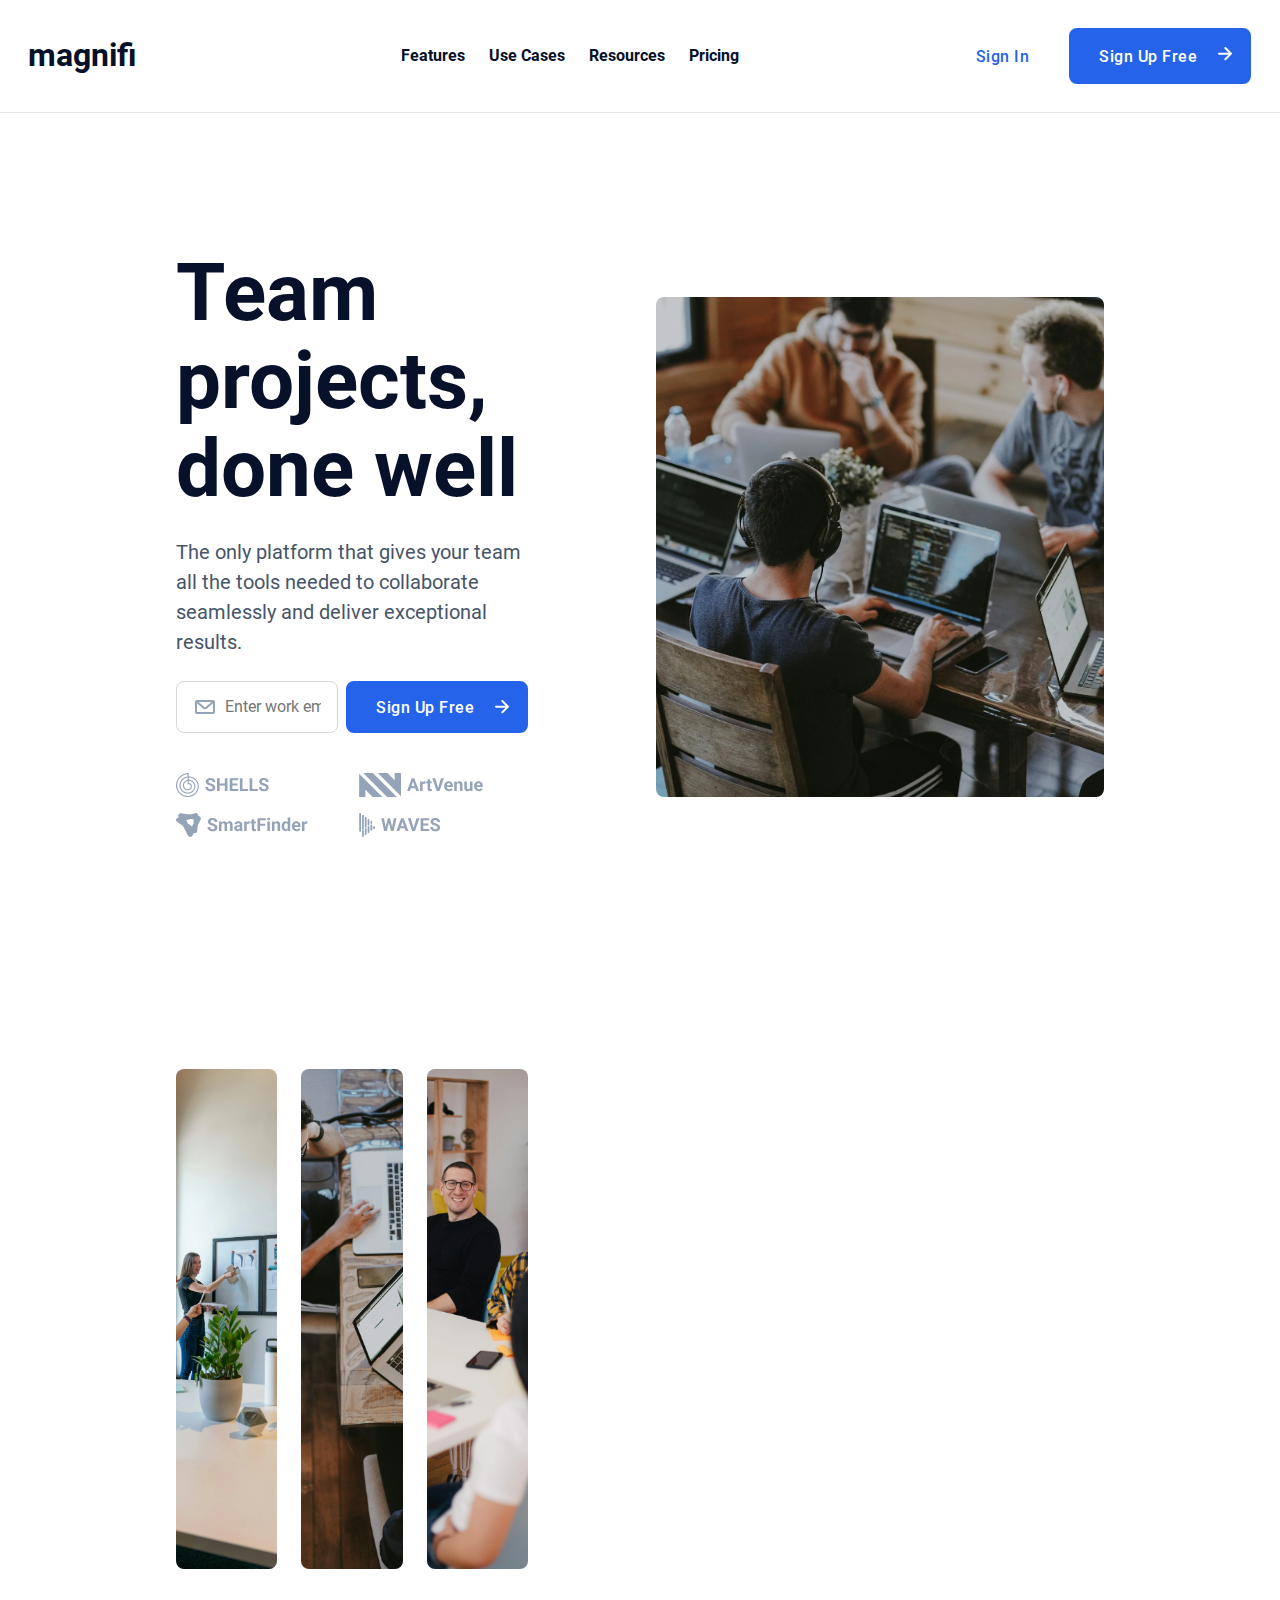
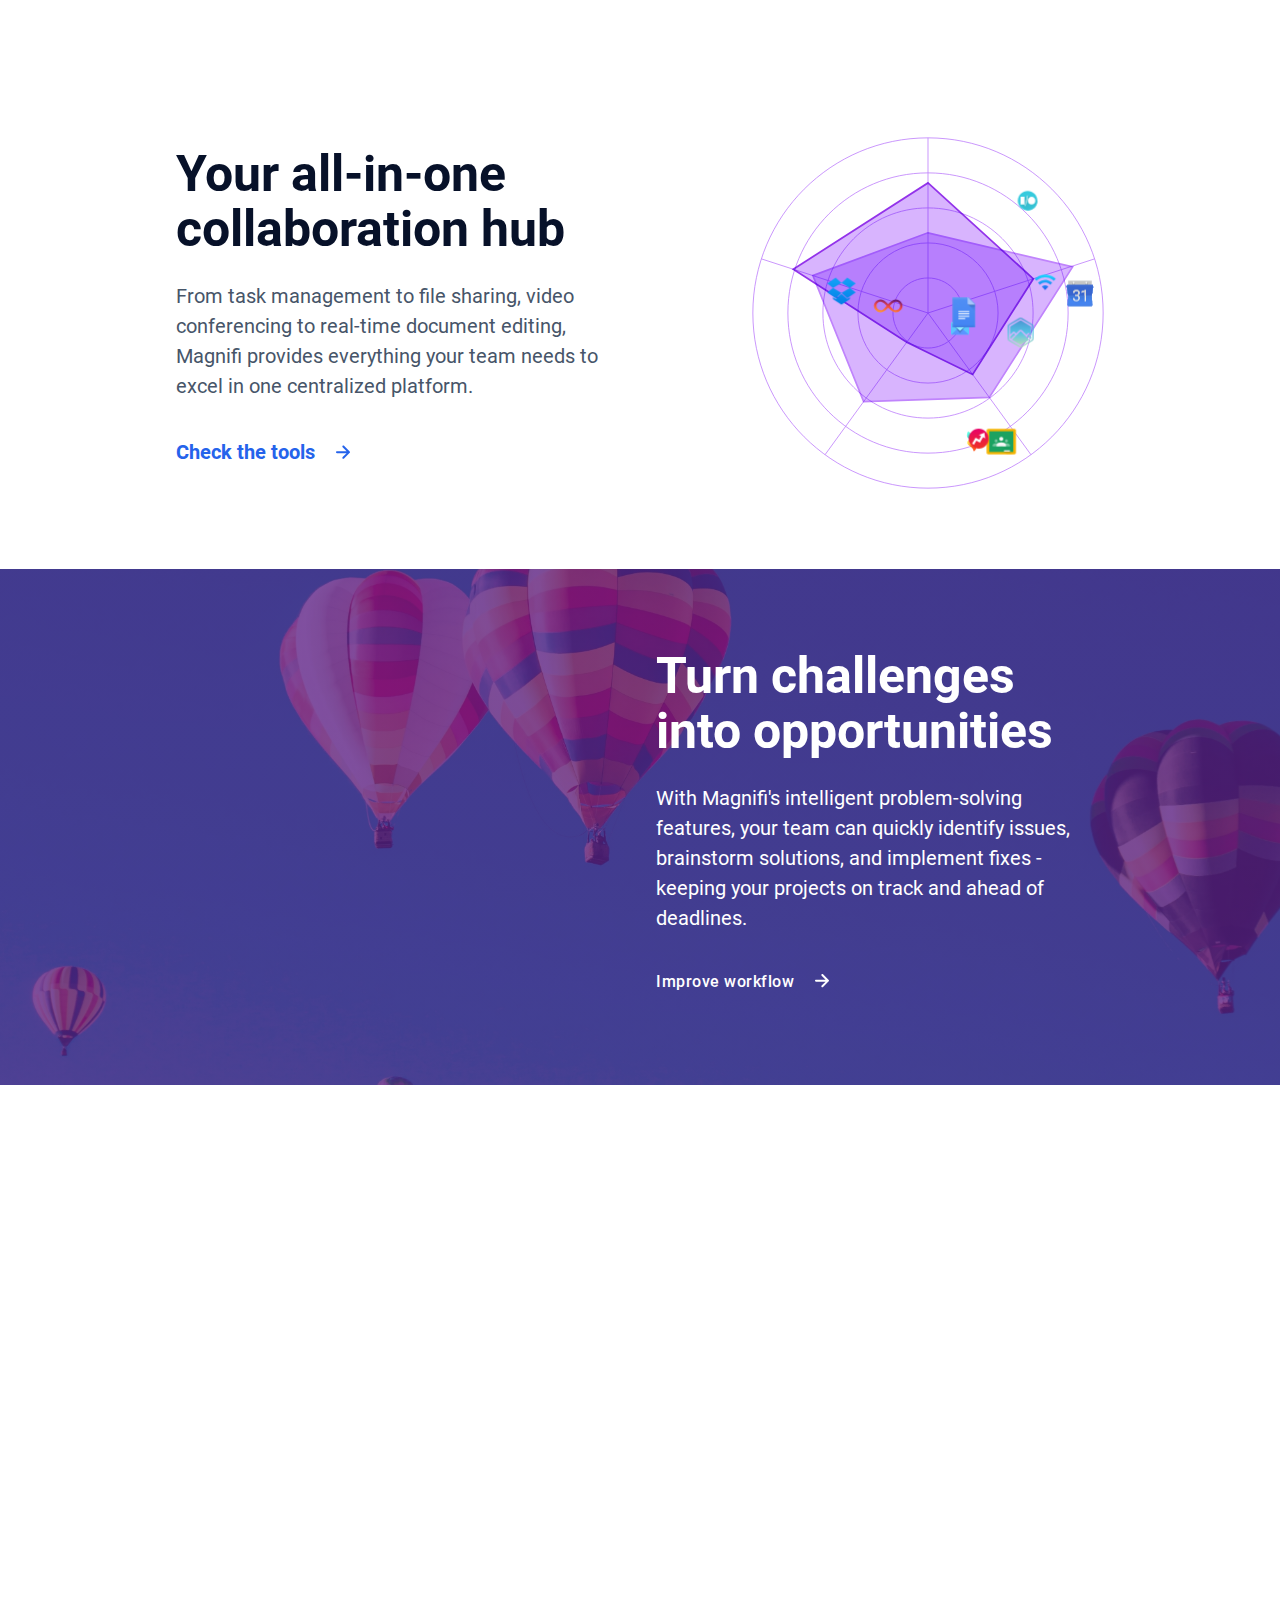
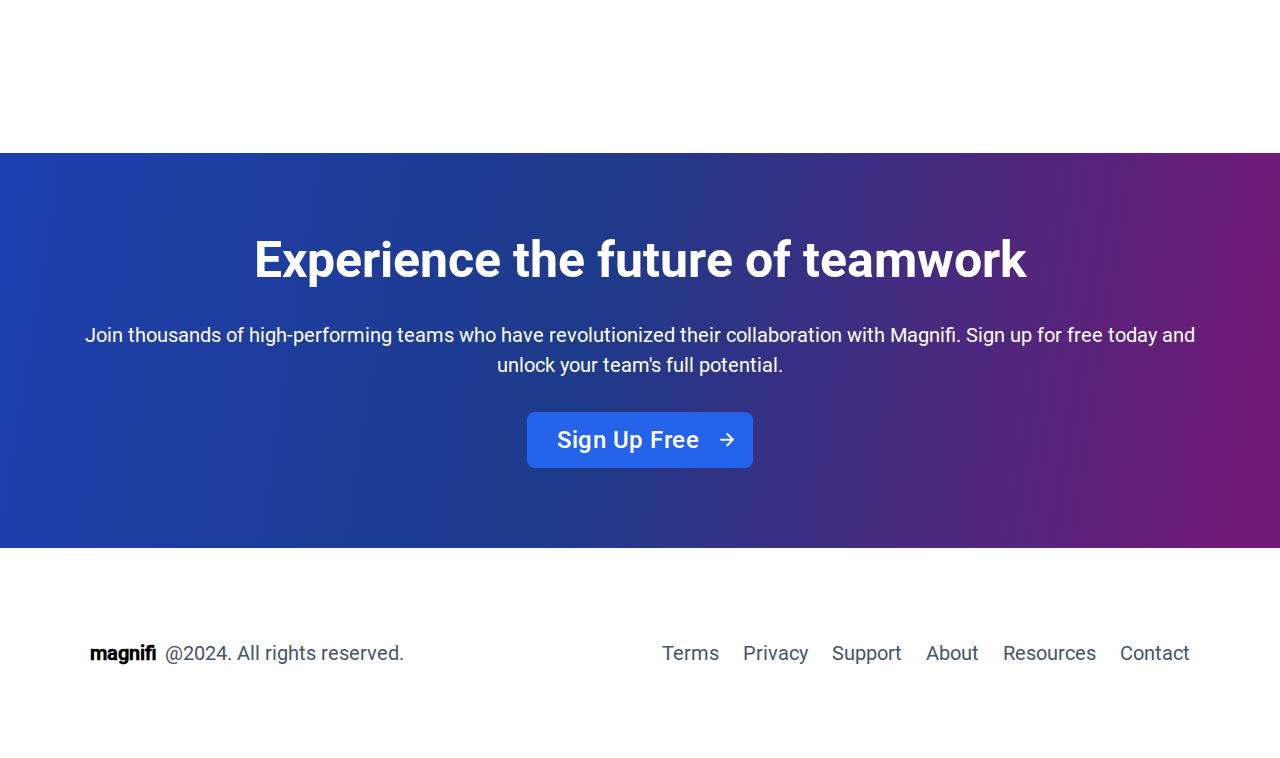
==== public/index.html @ b893f971 "Changed Resolution of Website Images" ====
<!DOCTYPE html>
<html lang="en">
<head>
    <meta charset="UTF-8">
    <meta name="viewport" content="width=device-width, initial-scale=1">
    <title>Home | Magnifi</title>
    <!-- CSS Files -->
    <link rel="stylesheet" href="assets/styles/styles.css">
    <!-- CSS libraries -->
    <link rel="stylesheet"  href="https://cdnjs.cloudflare.com/ajax/libs/animate.css/4.1.1/animate.min.css"/>
    <link href="https://unpkg.com/aos@2.3.1/dist/aos.css" rel="stylesheet">
</head>
<body>

    <!--  NAV  -->
<nav id="nav" class="nav grid">
    <div class="menu-container">

        <a href="index.html"><h1>magnifi</h1></a> 
        <button class="menu-btn"><img src="assets/img/hamburger-menu-icon.svg" alt="menu icon"></button>
    </div>

    <div class="link-container">

    
    <ul>
        <li><a id="nav-link" href="pages/features.html">Features</a></li>
        <li><a id="nav-link" href="pages/use-cases.html">Use Cases</a></li>
        <li><a id="nav-link" href="pages/resources.html">Resources</a></li>
        <li><a id="nav-link" href="pages/pricing.html">Pricing</a></li>
    </ul>
    </div>


    <div class="nav-btn-container"> 
    <button class="secondary-btn"><span>Sign In</span></button>
    <button class="primary-btn"><span>Sign Up Free</span> <picture><img class="right-arrow-icon" srcset="assets/img/arrow-right-white.svg" alt="a right arrow icon"></picture>
    </div>

</nav>


<main>

    <!--    HERO SECTION    -->

<section id="hero" class="hero grid">
<div class="text-container animate__animated animate__fadeInLeft">
    <h2>Team projects, <br> done well</h2>
    <p>The only platform that gives your team all the tools needed to collaborate seamlessly and deliver exceptional results.</p>
    <div class="input-button-container">

    
    <div class="input-container">
        <img srcset="assets/img/email-icon.svg" alt="Email icon">
        <input type="text" name="email-entry" id="email-entry" placeholder="Enter work email" >
    </div>

    <button class="primary-btn"><span>Sign Up Free</span> <img class="right-arrow-icon" src="assets/img/arrow-right-white.svg" alt="a right arrow icon"></button>
</div>

<div class="press-container">
    <div class="press-1">
        <img src="assets/img/hero-press-img-1.svg" alt="shells logo">
        <img src="assets/img/hero-press-img-2.svg" alt="smartfinder logo">
    </div>
      <div class="press-2">
        <img src="assets/img/hero-press-img-3.svg" alt="artvenue logo">
        <img src="assets/img/hero-press-img-4.svg" alt="waves logo">
    </div>
</div>

    </div>

    <div class="img-container animate__animated animate__fadeInRight">
        <picture><img srcset="assets/img/hero-img.webp" alt="a group of people looking at a laptop" link rel="preload" loading="eager"></picture>
    </div>
</div>
</section>


    <!--    SECTION 2    -->
<section id="section-2" class="section-2 grid">

    <div class="img-container">
    
            <picture><img srcset="assets/img/section-2-img-1.webp" alt="a woman smiling"  loading="lazy" link rel="preload"></picture>
            <picture><img srcset="assets/img/section-2-img-2.webp" alt="a group of people smiling at a laptop"  loading="lazy" link rel="preload"></picture>
            <picture><img srcset="assets/img/section-2-img-3.webp" alt="a woman smiling at a laptop"  loading="lazy" link rel="preload"></picture>
    
    </div>

    <div class="text-container" data-aos="fade-left">
        <h3>Boost productivity and satisfaction</h3>
        <p>Our intuitive interface and powerful features help teams work smarter, not harder. Experience smoother workflows, clearer communication, and more rewarding project outcomes.</p>
        <div class="primary-link-container">
            <a href="#" class="primary-link">See how it helped others</a>
            <img src="assets/img/arrow-right-icon.svg" alt="right arrow icon">
        </div>
    </div>
</section>


    <!--    SECTION 3    -->
<section id="section-3" class="section-3 grid">

    <div class="text-container">
        <h3>Your all-in-one collaboration hub</h3>
        <p>From task management to file sharing, video conferencing to real-time document editing, Magnifi provides everything your team needs to excel in one centralized platform.</p>
        <div class="primary-link-container">
            <a href="#" class="primary-link">Check the tools</a>
            <img  src="assets/img/arrow-right-icon.svg" alt="right arrow icon">
        </div>
    </div>

    <div class=" chart-container">
        <div class="chart-container">
        <img src="assets/img/chart-section-3.svg" alt="tool chart" draggable="false">
        <!-- chart icons -->
         
        <img class="chart-icon" srcset="assets/img/App-icon-1.svg" alt="classroom-icon" loading="lazy">
        <img class="chart-icon" srcset="assets/img/App-icon-2.svg" alt="calendar icon" loading="lazy">
        <img class="chart-icon" srcset="assets/img/App-icon-5.svg" alt="swift icon" loading="lazy">
        <img class="chart-icon" srcset="assets/img/App-icon-6.svg" alt="mail icon" loading="lazy">
        <img class="chart-icon" srcset="assets/img/App-icon-7.svg" alt="mountain icon" loading="lazy">
        <img class="chart-icon" srcset="assets/img/App-icon-9.svg" alt="shapes icon" loading="lazy">
        <img class="chart-icon" srcset="assets/img/App-icon-10.svg" alt="infinity-icon" loading="lazy">
        <img class="chart-icon" srcset="assets/img/App-icon-11.svg" alt="wifi icon" loading="lazy">
        <img class="chart-icon" srcset="assets/img/App-icon-12.svg" alt="index icon" loading="lazy">
        <img class="chart-icon" srcset="assets/img/App-icon-13.svg" alt="document icon" loading="lazy">
        <img class="chart-icon" srcset="assets/img/App-icon-15.svg" alt="dropbox icon" loading="lazy">
    </div>
    </div>
    
</section>

  <!--    SECTION 4    -->
<section id="section-4" class="section-4 grid">

    <div class="img-container">

    </div>

    <div class="text-container">
        <h3>Turn challenges into opportunities</h3>
        <p>With Magnifi's intelligent problem-solving features, your team can quickly identify issues, brainstorm solutions, and implement fixes - keeping your projects on track and ahead of deadlines.</p>
        <button class="secondary-btn"><span style="color: #FFF;">Improve workflow</span><img src="assets/img/arrow-right-white.svg" alt="right arrow icon"></button>
    </div>
</section>


  <!--    SECTION 5    -->
     <section id="section-5" class="section-5 grid">

        <div class="text-container" data-aos="fade-right">
            <h3>Streamline your processes</h3>
            <div class="button-container">
                <button class="tertiary-btn">Research</button>
                <button class="tertiary-btn">Plan</button>
                <button class="tertiary-btn">Design</button>
            </div>
            <p>Magnifi's customizable workflow tools adapt to your team's unique needs. Whether you're in research, planning, or design phases, our platform helps you optimize every step of your project journey.</p>
            <div class="primary-link-container">
                <a href="#" class="primary-link">Check the tools</a>
                <img src="assets/img/arrow-right-icon.svg" alt="right arrow icon">
            </div>
            
        </div>

        <div class="img-container" data-aos="fade-left">
            <picture><img srcset="assets/img/section-5-streamline-process-img.webp" alt="a group of people working on a project" width="500" height="500" loading="lazy" link rel="preload"></picture>
        </div>
      </div>
  
      </section>


        <!--    SECTION 6    -->
      <section id="section-6" class="section-6">
        <h3>Experience the future of teamwork</h3>
        <p>Join thousands of high-performing teams who have revolutionized their collaboration with Magnifi. Sign up for free today and unlock your team's full potential.</p>
        <div class="section-6-btn-container">
        <button class="primary-btn"><span style="font-size:24px;">Sign Up Free</span><img class="right-arrow-icon" src="assets/img/arrow-right-white.svg" alt="a right arrow icon"></button>
    </div>
      </section>
</main>

<footer id="footer">
    <div class="footer-container">
        <strong>magnifi</strong>
        <p>@2024. All rights reserved.</p>
    </div>
        <ul>
            <li><a href="">Terms</a></li>
            <li><a href="">Privacy</a></li>
            <li><a href="">Support</a></li>
            <li><a href="">About</a></li>
            <li><a href="">Resources</a></li>
            <li><a href="">Contact</a></li>
        </ul>
</footer>

<!-- JS -->
 <script src="assets/js/app.js"></script>
<script src="assets/js/icon-animation.js"></script>


<!-- AOS -->
<script  src="https://unpkg.com/aos@2.3.1/dist/aos.js"></script>
<script>
    AOS.init();
  </script>
</body>
</html>
---- public/assets/styles/styles.css ----
/* ==========================================================================
   Table of Contents
   ========================================================================== */
/*
 1. Variables
 2. Reset
 3. Base Styles
 4. Typography
 5. Layout
 6. Components
 7. Sections
 8. Footer
 9. Media Queries
*/

/* ==========================================================================
   1. Variables
   ========================================================================== */
:root {
    /* Colors */
    --Blue-Gray-900: #071129;
    --Blue-Gray-600: #475569;
    --Blue-600: #2563EB;
    --White: #FFFF;
    --Blue-Gray-300: #cbd5e14d;
}

/* ==========================================================================
   2. Reset
   ========================================================================== */
* {
    box-sizing: border-box;
    margin: 0;
    padding: 0;
    text-decoration: none;
}

html {
    overflow-x: hidden;
}

li {
    list-style-type: none;
    align-items: center;
    display: flex;
}

/* ==========================================================================
   3. Base Styles
   ========================================================================== */
body {
    background: var(--White);
    overflow-x: hidden;
    scroll-behavior: smooth;
    font-size: 1em;
    line-height: 150%;
}



img {
    max-width: 100%;
    height: auto;
}

/* ==========================================================================
   4. Typography
   ========================================================================== */
@font-face {
    font-family: "Roboto Regular 400";
    src: url("../fonts/Roboto-Regular.ttf") format("truetype");
    font-display: swap;
}

@font-face {
    font-family: "Roboto Medium 500";
    src: url("../fonts/Roboto-Medium.ttf") format("truetype");
    font-display: swap;
}

@font-face {
    font-family: "Roboto Bold 700";
    src: url("../fonts/Roboto-Bold.ttf") format("truetype");
    font-display: swap;
}

h1,
h2,
h3 {
    color: var(--Blue-Gray-900);
    line-height: 110%;
    font-family: "Roboto Bold 700";
}

h1 {
    font-size: 32px;
}

h2,
h3 {
    font-size: 2.5em;
}



h4 {
    color: var(--Blue-Gray-900);
}

p,
input,
textarea {
    font-family: "Roboto Regular 400";
    color: var(--Blue-Gray-600);
    line-height: 150%;
}

a,
li {
    color: var(--Blue-Gray-900);
    font-family: "Roboto Bold 700";
}

button,
strong,
h4 {
    font-family: "Roboto Medium 500";
}

nav ul li a,
button,
input {
    font-size: 16px;
}

#nav-link {
    text-decoration: none;
}

#nav-link {
    text-decoration: none;
    color: inherit;
    position: relative;
    transition: color 0.3s ease;
}

#nav-link::after {
    content: '';
    position: absolute;
    width: 100%;
    height: 2px;
    bottom: -2px;
    left: 0;
    background-color: currentColor;
    transform: scaleX(0);
    transition: transform 0.3s ease;

}

#nav-link.active::after,
#nav-link:hover::after {
    transform: scaleX(1);
}

.primary-link {
    color: var(--Blue-600);
}

/* ==========================================================================
   5. Layout
   ========================================================================== */
.text-container {
    display: flex;
    flex-direction: column;
    gap: 24px;
}



.primary-link-container {
    display: flex;
    align-items: center;
    padding: 12px 0;
    gap: 16px;
}

section {
    padding: 3em 1em;
    display: flex;
    flex-direction: column;
    gap: 32px;
}

/* ==========================================================================
   6. Components
   ========================================================================== */
/* Buttons */
button {
    display: inline-flex;
    justify-content: center;
    align-items: center;
    height: auto;
    cursor: pointer;
    letter-spacing: 0.5px;
    transition: all 0.10s;
    border-radius: 8px;
    text-wrap: nowrap;
    max-width: fit-content;
}

.primary-btn {
    padding: 12px;
    background: var(--Blue-600);
    border: 2px solid var(--Blue-600);
    color: var(--White);
}

.primary-btn img,
.primary-btn span {
    padding: 0 0 0 16px;
    height: auto;
    max-width: fit-content;
}

.secondary-btn {
    padding: 12px 8px;
    color: var(--Blue-600);
    background: var(--White);
    border: none;
}

.secondary-btn span {
    padding: 0 16px;
}

.tertiary-btn {
    color: var(--Blue-Gray-900);
    background: var(--White);
    border: 1px solid rgba(128, 128, 128, 0.315);
    border-top-right-radius: 0px;
    border-bottom-right-radius: 0px;
    padding: 16px;
    transition: all 0.15s ease;
}

.tertiary-btn:hover{
    background-color: rgba(128, 128, 128, 0.11);
}

.button-container {
    display: flex;
    justify-content: space-evenly;
}


.button-container * {
    width: 100%;
}

.button-container .tertiary-btn:nth-child(2){
    border-radius: 0;
}

.button-container .tertiary-btn:nth-child(3){
    border-radius: 0px;
    border-top-right-radius: 8px;
    border-bottom-right-radius: 8px;
}

/* Input fields */
.input-container {
    border: 1px solid rgba(128, 128, 128, 0.315);
    border-radius: 8px;
    display: flex;
    align-items: center;
    padding: 12px 16px;
    gap: 8px;
    transition: all 0.15s ease;
    width: 100%;

}

input,
textarea {
    width: 100%;
    border: none;
    outline: none;
}



.input-container:focus-within {
    transform: scale(1.01);
}



.input-button-container {
    gap: 8px;
    display: flex;
}

/* Chart */
.chart-container {
    display: flex;
    position: relative;
    border-radius: 100%;
    grid-column: 8/12;
    margin: 0 auto;
}




.chart-icon {
    position: absolute;
    max-width: 30px;
    max-height: 30px;
    will-change: transform;
    cursor: grab;
    transition: cursor 0.3s ease;
    pointer-events: auto;
}

/* Feature cards */
.feature-card {
    box-shadow: 4px 4px 4px 6px rgba(0, 0, 0, 0.1);
    border-radius: 8px;
    -webkit-border-radius: 8px;
    -moz-border-radius: 8px;
    -ms-border-radius: 8px;
    -o-border-radius: 8px;
    overflow: hidden;
    margin-bottom: 2rem;
}

.feature-card:hover {
    box-shadow: 4px 4px 4px 7px rgba(0, 0, 0, 0.1);
    transition: box-shadow 0.3s ease;
}

.feature-card img {
    height: 300px;
    width: 100%;
    object-fit: cover;
}

.img-container img{
    height: 500px;
    width: 100%;
    object-fit: cover;
    border-radius: 8px;
    -webkit-border-radius: 8px;
    -moz-border-radius: 8px;
    -ms-border-radius: 8px;
    -o-border-radius: 8px;
    object-position: center;
}




.feature-text-container {
    padding: 1rem 1rem 1rem .5rem;
}

.feature-text-container p {
    padding-bottom: 1rem;
}

.feature-text-container button {
    border-radius: 8px;
    padding: 1rem 2rem;
}


/* ==========================================================================
   7. Sections
   ========================================================================== */
/* Navigation */
nav {
    padding: 1em;
    border-bottom: 1px solid rgba(128, 128, 128, 0.192);
    text-wrap: nowrap;
}

nav ul,
nav .primary-btn,
.secondary-btn {
    display: none;
}

.menu-container {
    display: grid;
    grid-template-columns: repeat(4, 1fr);
}

.menu-btn {
    border: none;
    background-color: #fff;
    grid-column: 5;
}

.menu-btn img {
    width: 30px;
    height: 30px;
}

/* Section 2 */
.section-2 .img-container {
    display: grid;
    grid-template-columns: repeat(3, 1fr);
    gap: 0.5rem;
    order: 1;
}


/* Section 3 */


.section-3 .img-container {
    margin: 0 auto;
    
}

/* Section 4 */
.section-4 {
    background: linear-gradient(0deg, rgba(88, 28, 135, 0.75) 0%, rgba(88, 28, 135, 0.75) 100%), url(../img/hot-air.webp) lightgray 50% / cover no-repeat;

}

.section-4 * {
    color: var(--White);
}

.section-4 .secondary-btn {
    display: flex;
    background-color: transparent;
    justify-content: start;
    max-width: fit-content;
    padding: 12px 0;
}

.section-4 .secondary-btn span {
    padding: 0 16px 0 0;
}

/* Section 5 */
.section-5 button {
    max-width: 100%;
}

/* Section 6 */
.section-6 {
    text-align: center;
    background: linear-gradient(99deg, #312E81 0%, #1E40AF 0.01%, #1E3A8A 46%, #701A75 96.97%);
    margin-bottom: 0 !important;
}

.section-6 * {
    color: var(--White);
}

/* Press Container */
.press-container {
    display: flex;
    padding: 8px 0;
    align-self: stretch;
    margin: 0 auto;
}

.press-container img {
    margin: 8px 12px 0 0;
}

/* ==========================================================================
   8. Footer
   ========================================================================== */
footer {
    display: flex;
    padding: 1.5em;
    flex-direction: column;
    gap: 16px;
}

footer ul {
    display: flex;
    justify-content: space-between;
    gap: 24px;
    max-width: fit-content;
}

footer ul li:nth-child(5) {
    display: none;
}

footer ul li a {
    font-family: "Roboto Regular 400";
}

footer p,
footer a {
    color: var(--Blue-Gray-600);
}

.section-2 .img-container img{
    object-position: center;
}

/* ==========================================================================
   9. Media Queries
   ========================================================================== */
/* Small Tablet Styles */
@media screen and (min-width: 620px) {


    section {
        padding: 5em;
    }

    section .img-container {
        margin: 0 auto;
    }
}

/* Large Tablet and Laptop Styles */
@media screen and (min-width: 960px) {
    body {
        font-size: 18px;
    }

    h2 {
        font-size: 4em;
    }

    section,
    footer {
        display: flex;
        align-items: center;
        padding: 4.5em;
    }

    .hero {
        margin: 3.5rem 0;
    }

    footer {
        flex-direction: row;
        justify-content: space-between;
    }

    .footer-container {
        display: flex;
        gap: 8px;
        justify-content: center;
        align-items: center;
    }

    .press-container {
        margin: 0;
    }

    /* Layout */
    .grid {
        display: grid;
        grid-template-columns: repeat(12, 1fr);
    }



 

    .hero .img-container,
    .section-4 .text-container,
    .section-5 .img-container {
        grid-column: 7/12;
    }

    .text-container {
        grid-column: 2/6;
    }

    .section-5 .text-container {
        grid-column: 2/6;
    }

    .section-5 .img-container {
        grid-column: 7/12;
    }


    .section-2 .img-container {
        grid-row: 1;
        grid-column: 2/6;
        gap: 1.2em;
    }

    .section-2 .text-container {
        grid-column: 7/12;
    }



    .section-3 .text-container {
        grid-column: 2/7;
    }

    .section-3 .img-container {
        grid-column: 7/13;
    }





    /* Navigation */
    nav .primary-btn,
    .secondary-btn {
        display: inline-flex;
    }

    .nav-btn-container {
        grid-column: 12;
        display: flex;
        gap: 1rem;
        width: 300px;
        flex-grow: 1;
    }

    .link-container {
        grid-column: 2/7;
    }

    nav {
        padding: 1.4em;
        justify-content: center;
        align-items: center;
    }

    nav ul {
        display: flex;
        gap: 8px;
        align-items: center;
        justify-content: center;
    }

    .link-container {
        grid-column: 7;
    }

    nav ul li {
        padding: 12px 8px;
    }

    footer ul li:nth-child(5) {
        display: flex;
    }

    nav ul li img {
        padding: 0 0 0 8px;
    }

    .menu-btn {
        display: none;
    }


    .features-h3 {
        grid-column: 1/end;
        margin: 0 auto;
        margin-bottom: 1em;
    }

    .feature-container {
        grid-column: 1/end;
        display: grid;
        grid-template-columns: repeat(3, 1fr);
        grid-template-rows: repeat(2, auto);
        gap: 5em;
        margin: 0 auto;
    }



}

/* Desktop Styles */
@media screen and (min-width: 1200px) {
    body {
        font-size: 20px;
        max-width: 2000px;
        margin: 0 auto;
    }

    section {
        padding: 4em;
    }
}
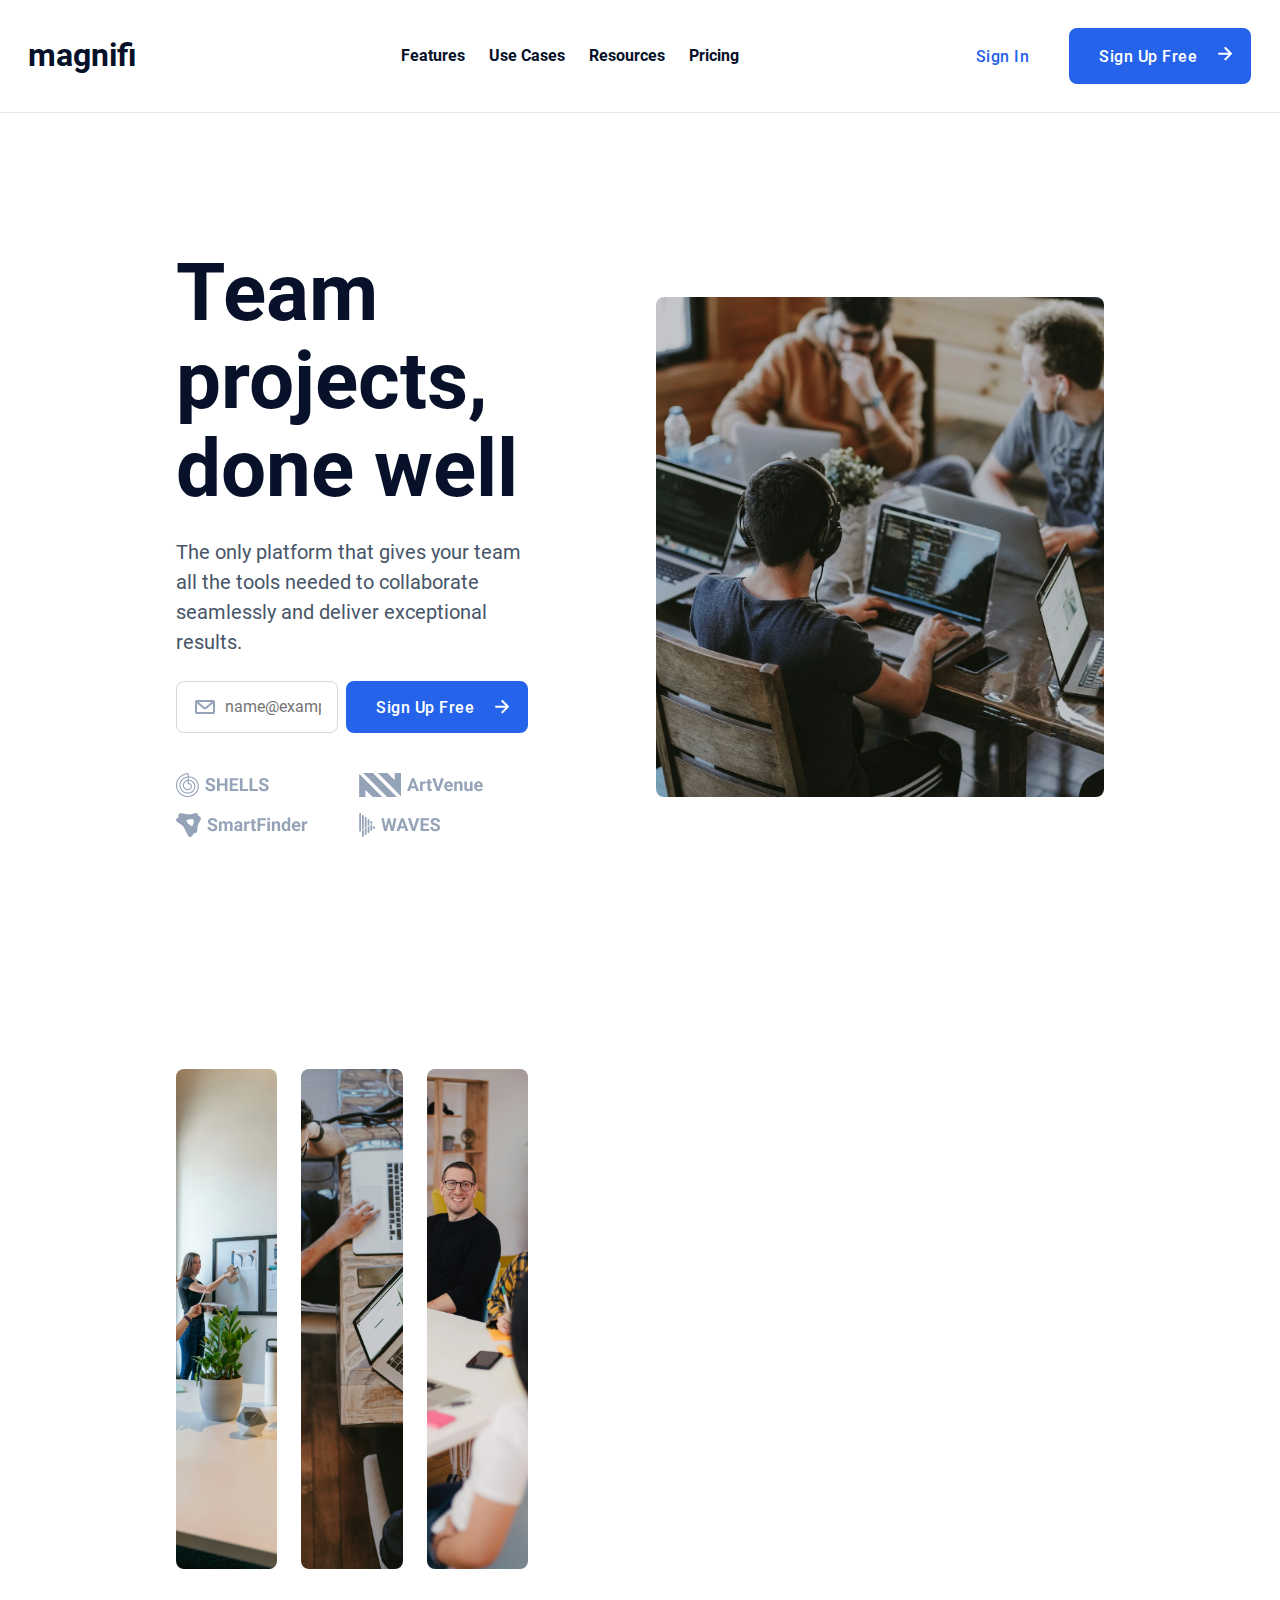
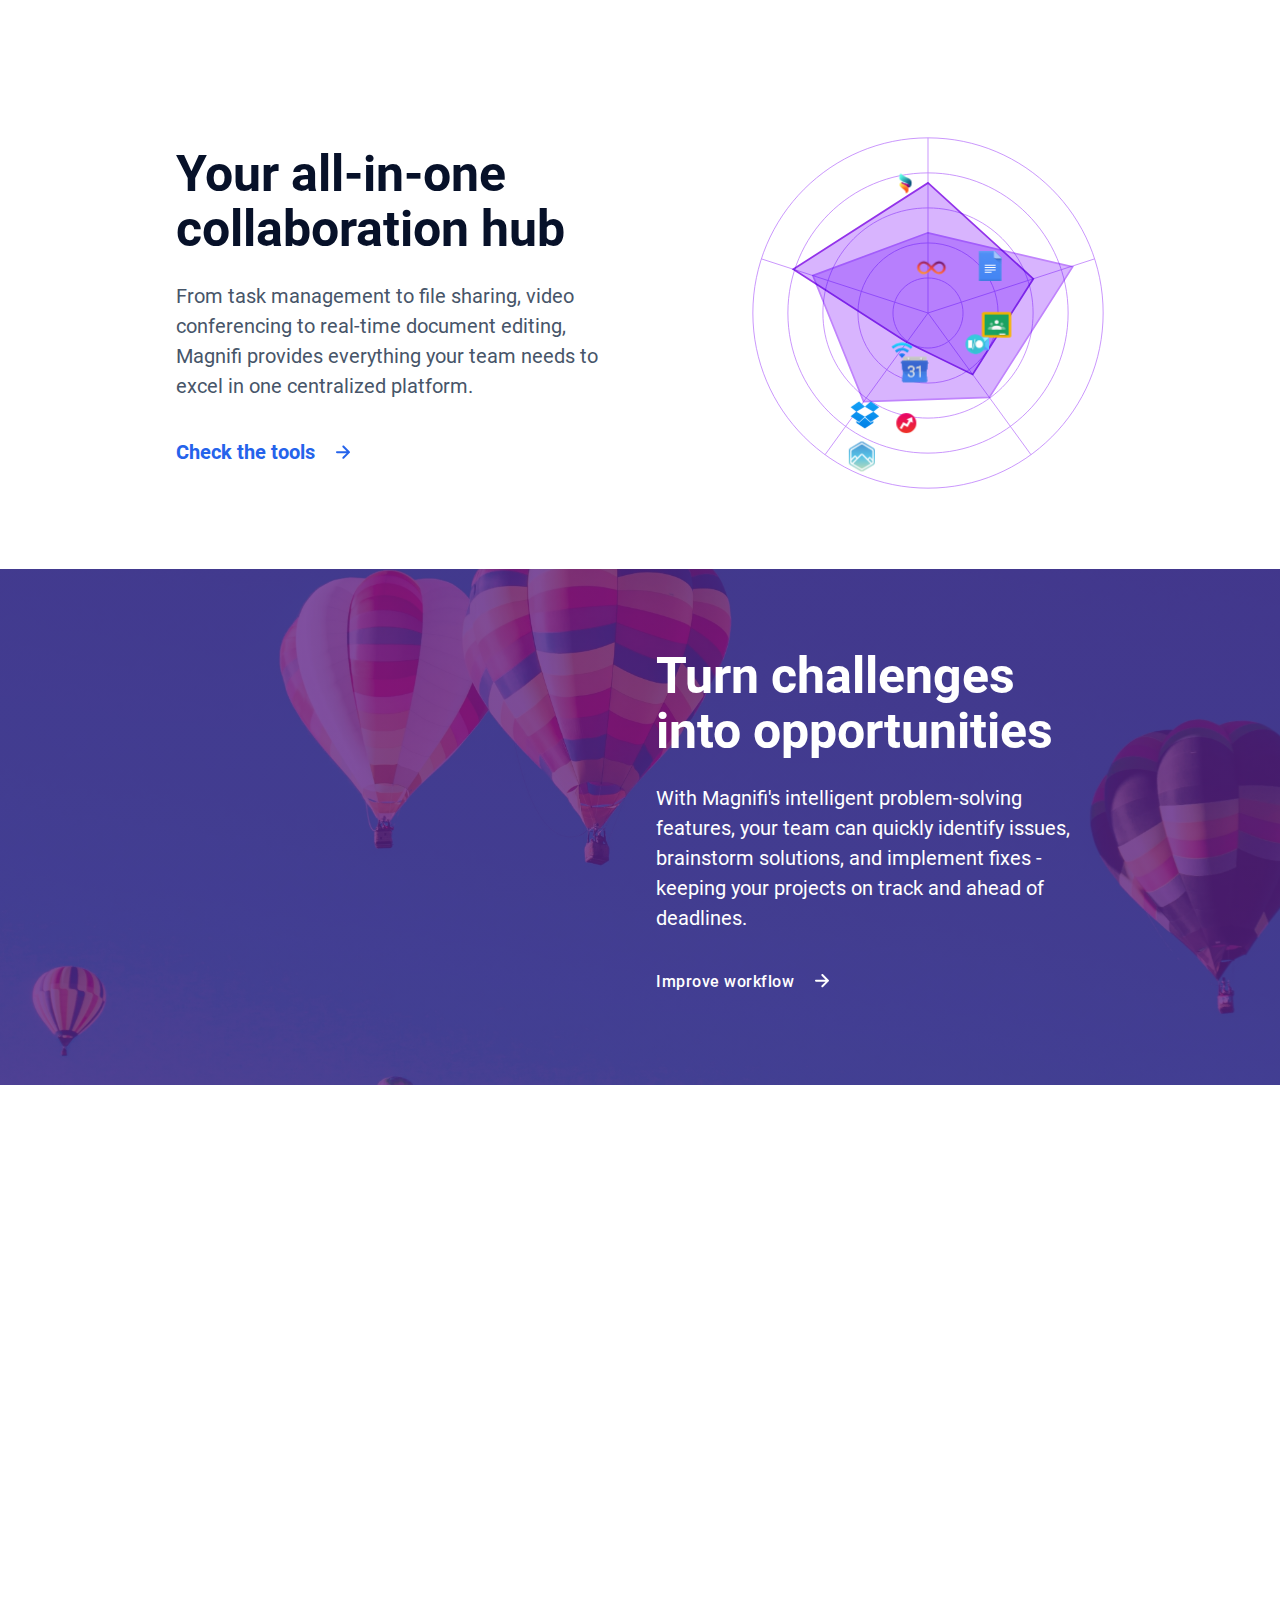
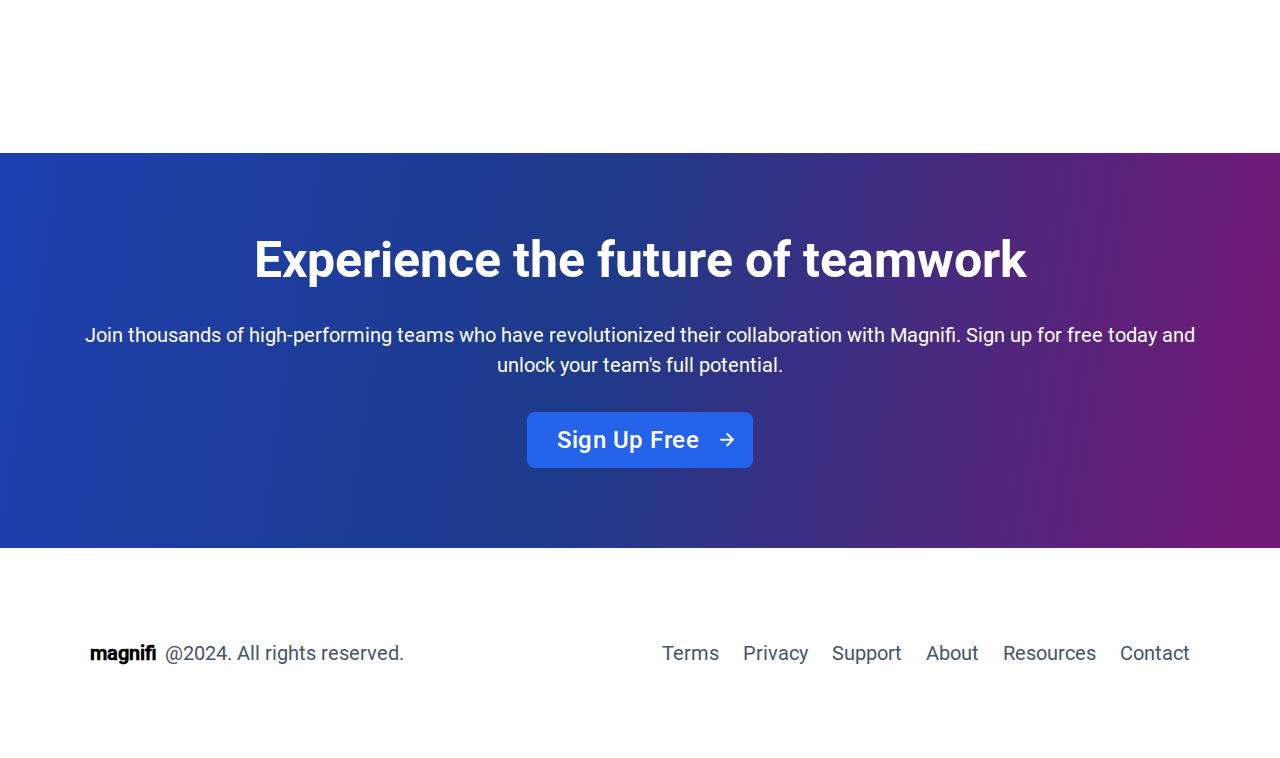
==== commit 7976d62b: "Mobile Navigation Complete" ====
--- a/public/index.html
+++ b/public/index.html
@@ -9,6 +9,7 @@
     <!-- CSS libraries -->
     <link rel="stylesheet"  href="https://cdnjs.cloudflare.com/ajax/libs/animate.css/4.1.1/animate.min.css"/>
     <link href="https://unpkg.com/aos@2.3.1/dist/aos.css" rel="stylesheet">
+
 </head>
 <body>
 
@@ -16,8 +17,16 @@
 <nav id="nav" class="nav grid">
     <div class="menu-container">
 
-        <a href="index.html"><h1>magnifi</h1></a> 
-        <button class="menu-btn"><img src="assets/img/hamburger-menu-icon.svg" alt="menu icon"></button>
+        <a href="index.html"><h1>magnifi</h1></a>
+
+        <!-- hamburger menu -->
+        <div class="ham-menu" onclick="toggleMenu()">
+            <div class="bar"></div>
+            <div class="bar"></div>
+            <div class="bar"></div>
+        </div>
+
+        
     </div>
 
     <div class="link-container">
@@ -41,6 +50,16 @@
 
 
 <main>
+    
+<!-- MOBILE MENU NAVIGATION -->
+    <div class="mobile-menu">
+        <ul>
+            <li><a href="pages/features.html">Features</a></li>
+            <li><a href="pages/use-cases.html">Use Cases</a></li>
+            <li><a href="pages/resources.html">Resources</a></li>
+            <li><a href="pages/pricing.html">Pricing</a></li>
+        </ul>
+    </div>
 
     <!--    HERO SECTION    -->
 
@@ -53,7 +72,7 @@
     
     <div class="input-container">
         <img srcset="assets/img/email-icon.svg" alt="Email icon">
-        <input type="text" name="email-entry" id="email-entry" placeholder="Enter work email" >
+        <input type="email" class="form-control" id="floatingInput" placeholder="name@example.com">
     </div>
 
     <button class="primary-btn"><span>Sign Up Free</span> <img class="right-arrow-icon" src="assets/img/arrow-right-white.svg" alt="a right arrow icon"></button>
@@ -205,6 +224,7 @@
 <script src="assets/js/icon-animation.js"></script>
 
 
+
 <!-- AOS -->
 <script  src="https://unpkg.com/aos@2.3.1/dist/aos.js"></script>
 <script>
--- a/public/assets/styles/styles.css
+++ b/public/assets/styles/styles.css
@@ -38,6 +38,7 @@
 html {
     overflow-x: hidden;
 }
+
 
 li {
     list-style-type: none;
@@ -208,6 +209,58 @@
     max-width: fit-content;
 }
 
+.ham-menu{
+    display: flex;
+    flex-direction: column;
+    gap: 4px;
+    grid-column: 5;
+    justify-content: center;
+    align-items: center;
+    cursor: pointer;
+    z-index: 2;
+  
+
+}
+
+.bar{
+    width: 25px;
+    height: 3px;
+    background-color: var(--Blue-Gray-900);
+    border-radius: 8px;
+}
+
+.mobile-menu{
+    display: flex;
+    align-items: center;
+    justify-content: center;
+    position: fixed;
+    height: 100vh;
+    background-color: var(--White);
+    width: 70%;
+    z-index: 1;
+    right: -700px;
+    transition: 0.3s ease;
+    border-radius: 10px;
+    -webkit-border-radius: 10px;
+    -moz-border-radius: 10px;
+    -ms-border-radius: 10px;
+    -o-border-radius: 10px;
+    box-shadow: 4px 4px 4px 6px rgba(0, 0, 0, 0.1);
+}
+
+.mobile-menu ul li a{
+    color: var(--Blue-Gray-900);
+    font-size: 18px;
+    line-height: 1.5;
+    padding: 12px 16px; /* This creates a larger touch target */
+    display: block; 
+}
+
+.mobile-menu.active{
+    right: 0;
+    top: 0;
+}
+
 .primary-btn {
     padding: 12px;
     background: var(--Blue-600);
@@ -381,7 +434,7 @@
 nav {
     padding: 1em;
     border-bottom: 1px solid rgba(128, 128, 128, 0.192);
-    text-wrap: nowrap;
+    text-wrap: nowrap;  
 }
 
 nav ul,
@@ -393,6 +446,7 @@
 .menu-container {
     display: grid;
     grid-template-columns: repeat(4, 1fr);
+    
 }
 
 .menu-btn {
@@ -415,6 +469,7 @@
 }
 
 
+
 /* Section 3 */
 
 
@@ -660,7 +715,7 @@
         padding: 0 0 0 8px;
     }
 
-    .menu-btn {
+    .ham-menu, .mobile-menu {
         display: none;
     }
 
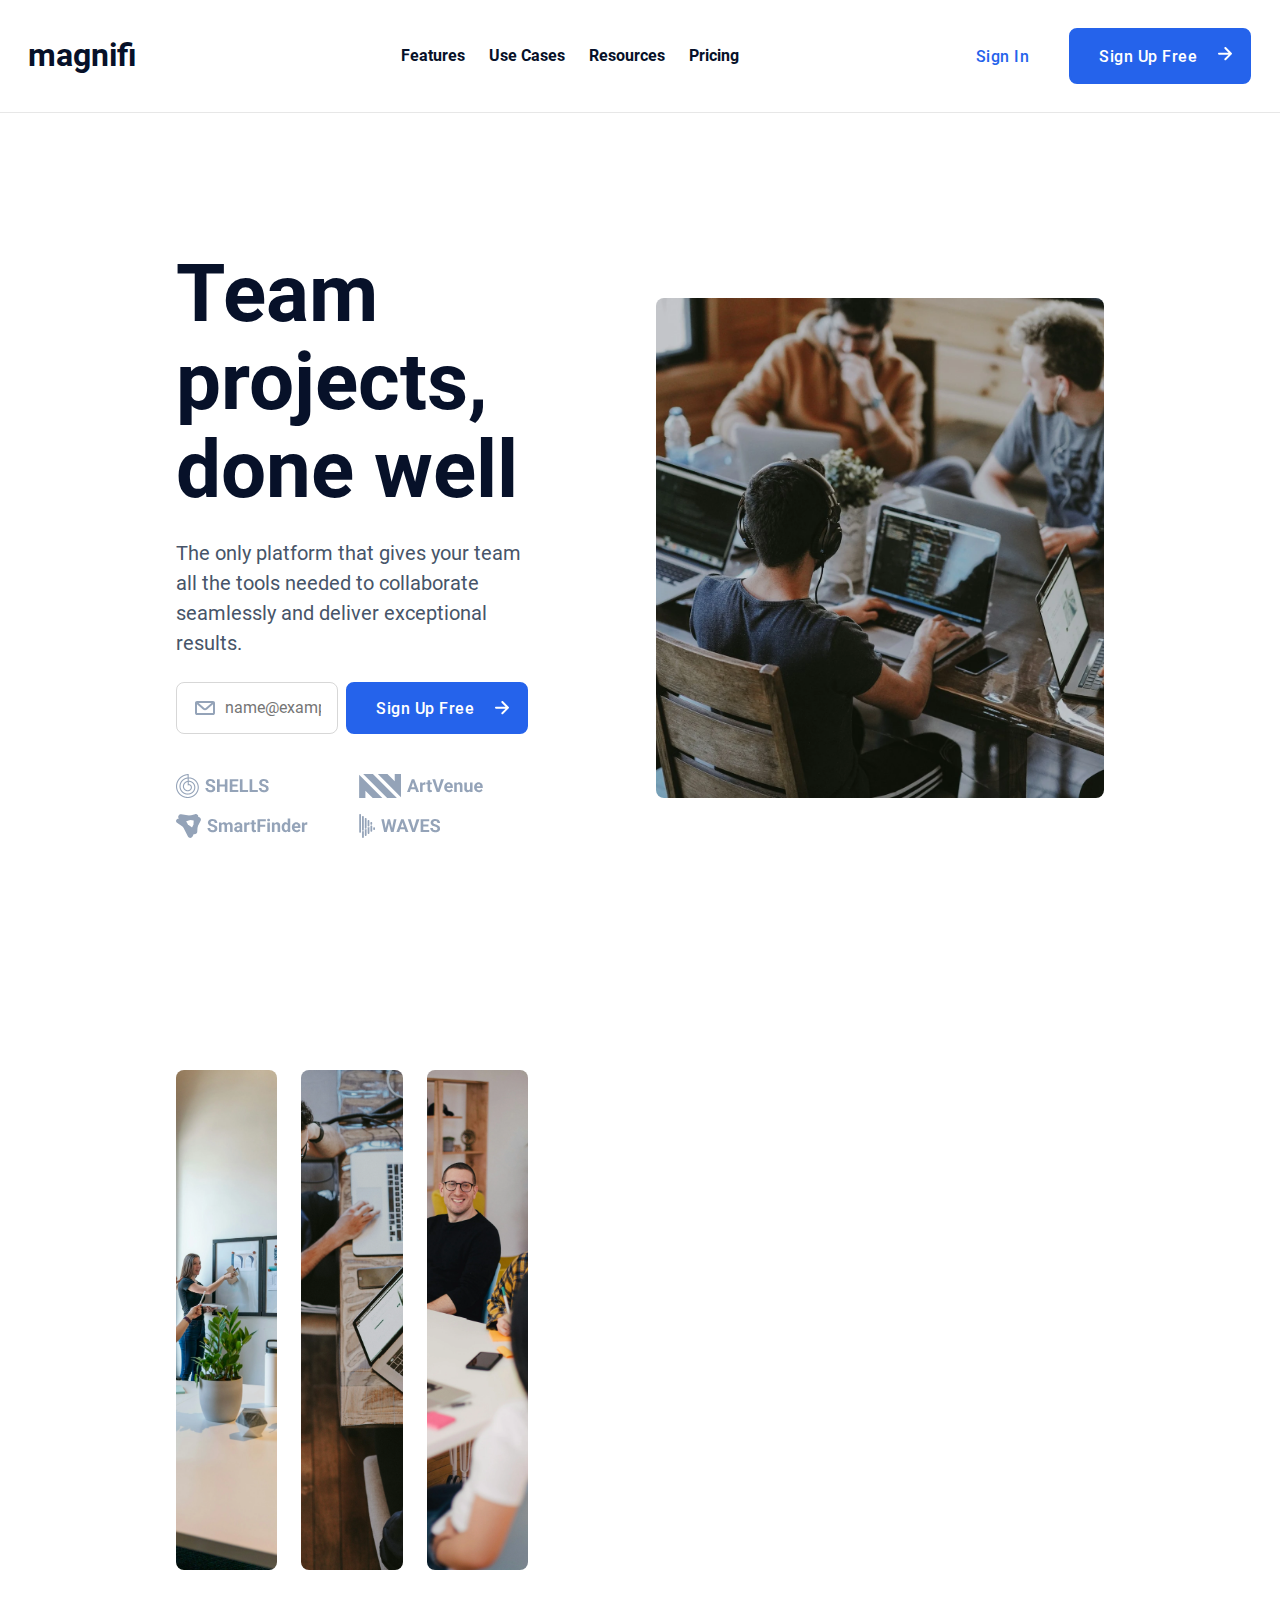
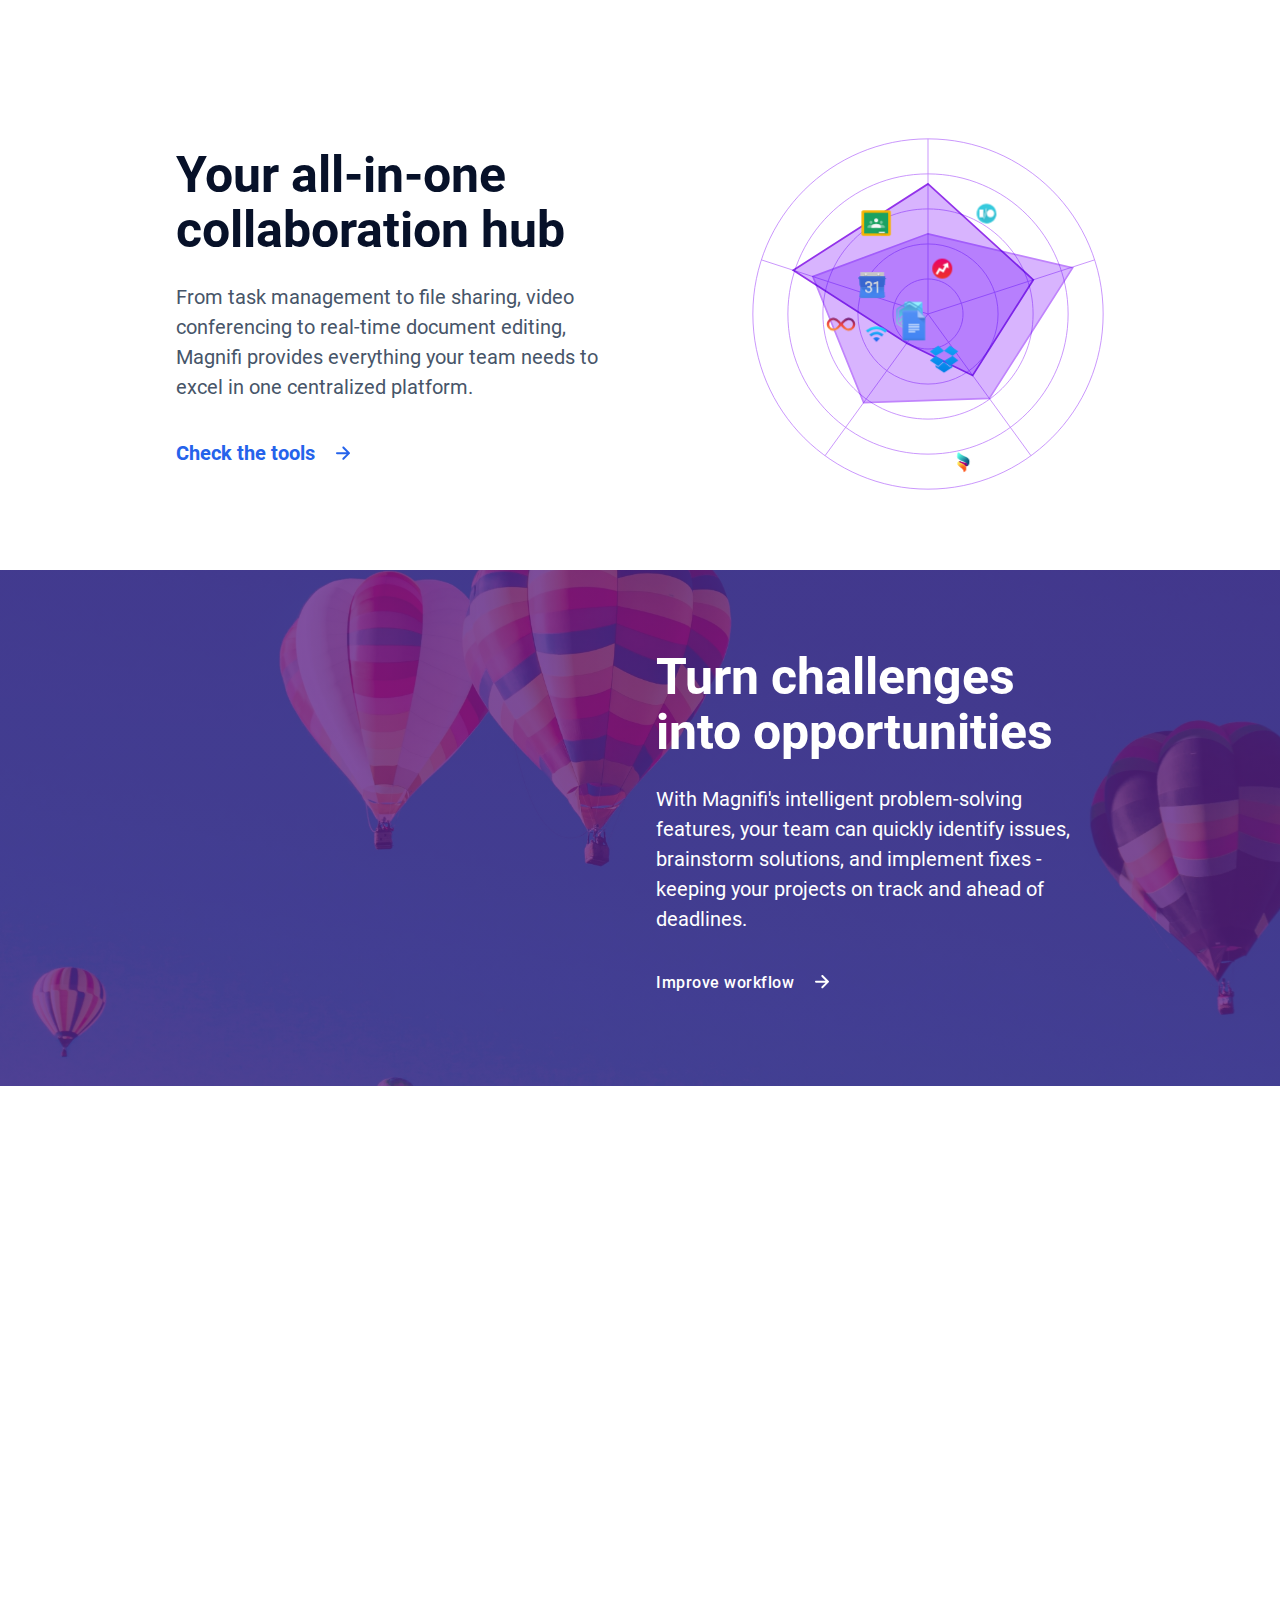
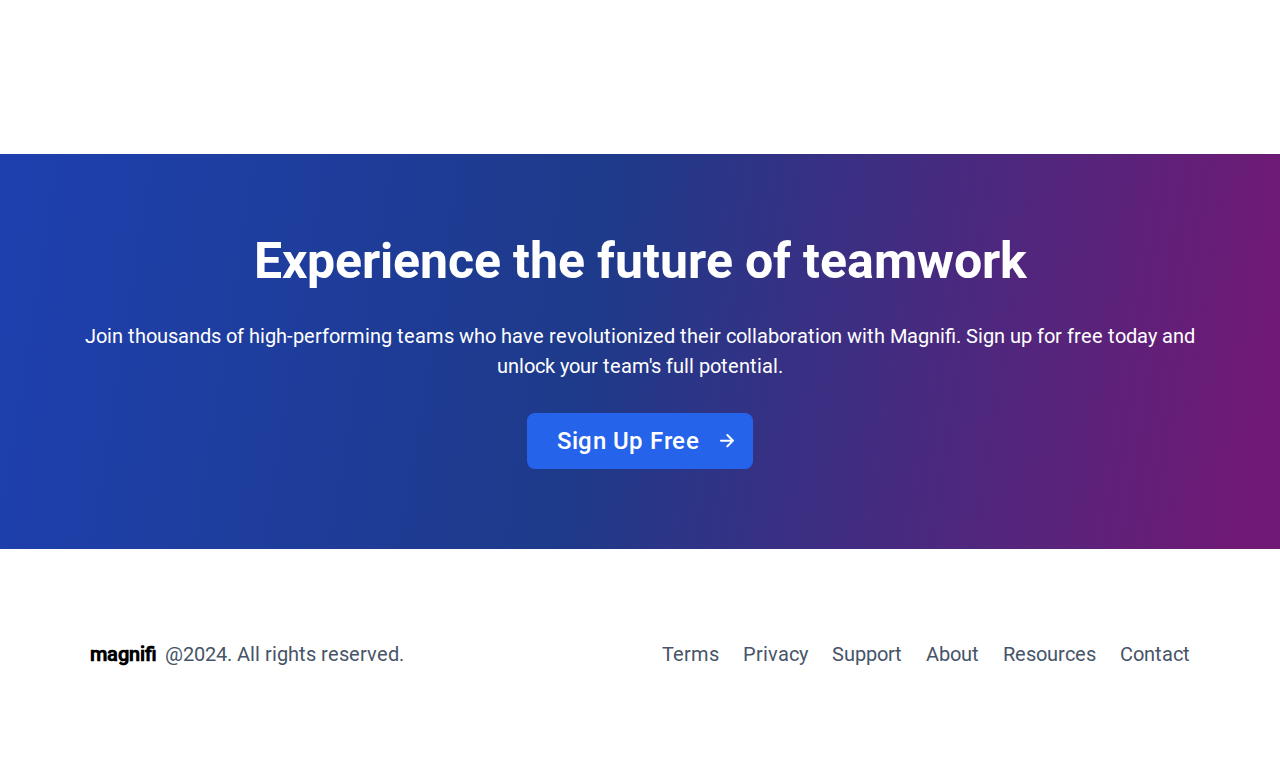
==== commit 35f2b8d8: "GSAP Animation Implementation" ====
--- a/public/index.html
+++ b/public/index.html
@@ -220,9 +220,9 @@
 </footer>
 
 <!-- JS -->
- <script src="assets/js/app.js"></script>
+<script src="assets/js/app.js"></script>
+<script src="https://cdnjs.cloudflare.com/ajax/libs/gsap/3.12.2/gsap.min.js"></script>
 <script src="assets/js/icon-animation.js"></script>
-
 
 
 <!-- AOS -->
--- a/public/assets/styles/styles.css
+++ b/public/assets/styles/styles.css
@@ -57,7 +57,9 @@
     line-height: 150%;
 }
 
-
+main{
+    padding-top: 70px;
+}
 
 img {
     max-width: 100%;
@@ -95,6 +97,7 @@
 
 h1 {
     font-size: 32px;
+    
 }
 
 h2,
@@ -218,34 +221,62 @@
     align-items: center;
     cursor: pointer;
     z-index: 2;
-  
-
-}
+
+
+}
+
+
+/* X transformation */
+.ham-menu.active .bar:nth-child(1) {
+    transform: translateY(8px) rotate(45deg);
+}
+
+.ham-menu.active .bar:nth-child(2) {
+    opacity: 0;
+}
+
+.ham-menu.active .bar:nth-child(3) {
+    transform: translateY(-8px) rotate(-45deg);
+}
+
+
 
 .bar{
     width: 25px;
     height: 3px;
     background-color: var(--Blue-Gray-900);
     border-radius: 8px;
+    transition: all 0.3s ease;
 }
 
 .mobile-menu{
-    display: flex;
-    align-items: center;
-    justify-content: center;
+    margin-top: 67px;
     position: fixed;
     height: 100vh;
     background-color: var(--White);
-    width: 70%;
+    width: 100%;
     z-index: 1;
     right: -700px;
     transition: 0.3s ease;
-    border-radius: 10px;
-    -webkit-border-radius: 10px;
-    -moz-border-radius: 10px;
-    -ms-border-radius: 10px;
-    -o-border-radius: 10px;
     box-shadow: 4px 4px 4px 6px rgba(0, 0, 0, 0.1);
+    -webkit-transition: 0.3s ease;
+    -moz-transition: 0.3s ease;
+    -ms-transition: 0.3s ease;
+    -o-transition: 0.3s ease;
+}
+
+.mobile-menu ul{
+    width: 100%;
+
+}
+
+.mobile-menu ul li{
+    border-bottom: 1px solid rgba(128, 128, 128, 0.192);
+    justify-content: center;
+    display: flex;
+    flex-direction: column;
+    padding: 10px;
+    
 }
 
 .mobile-menu ul li a{
@@ -253,7 +284,6 @@
     font-size: 18px;
     line-height: 1.5;
     padding: 12px 16px; /* This creates a larger touch target */
-    display: block; 
 }
 
 .mobile-menu.active{
@@ -435,6 +465,10 @@
     padding: 1em;
     border-bottom: 1px solid rgba(128, 128, 128, 0.192);
     text-wrap: nowrap;  
+    position: fixed;
+    z-index: 1;
+    background-color: #FFF;
+    width: 100%;
 }
 
 nav ul,
@@ -582,6 +616,10 @@
 @media screen and (min-width: 960px) {
     body {
         font-size: 18px;
+    }
+
+    main{
+        padding-top: 114px;
     }
 
     h2 {
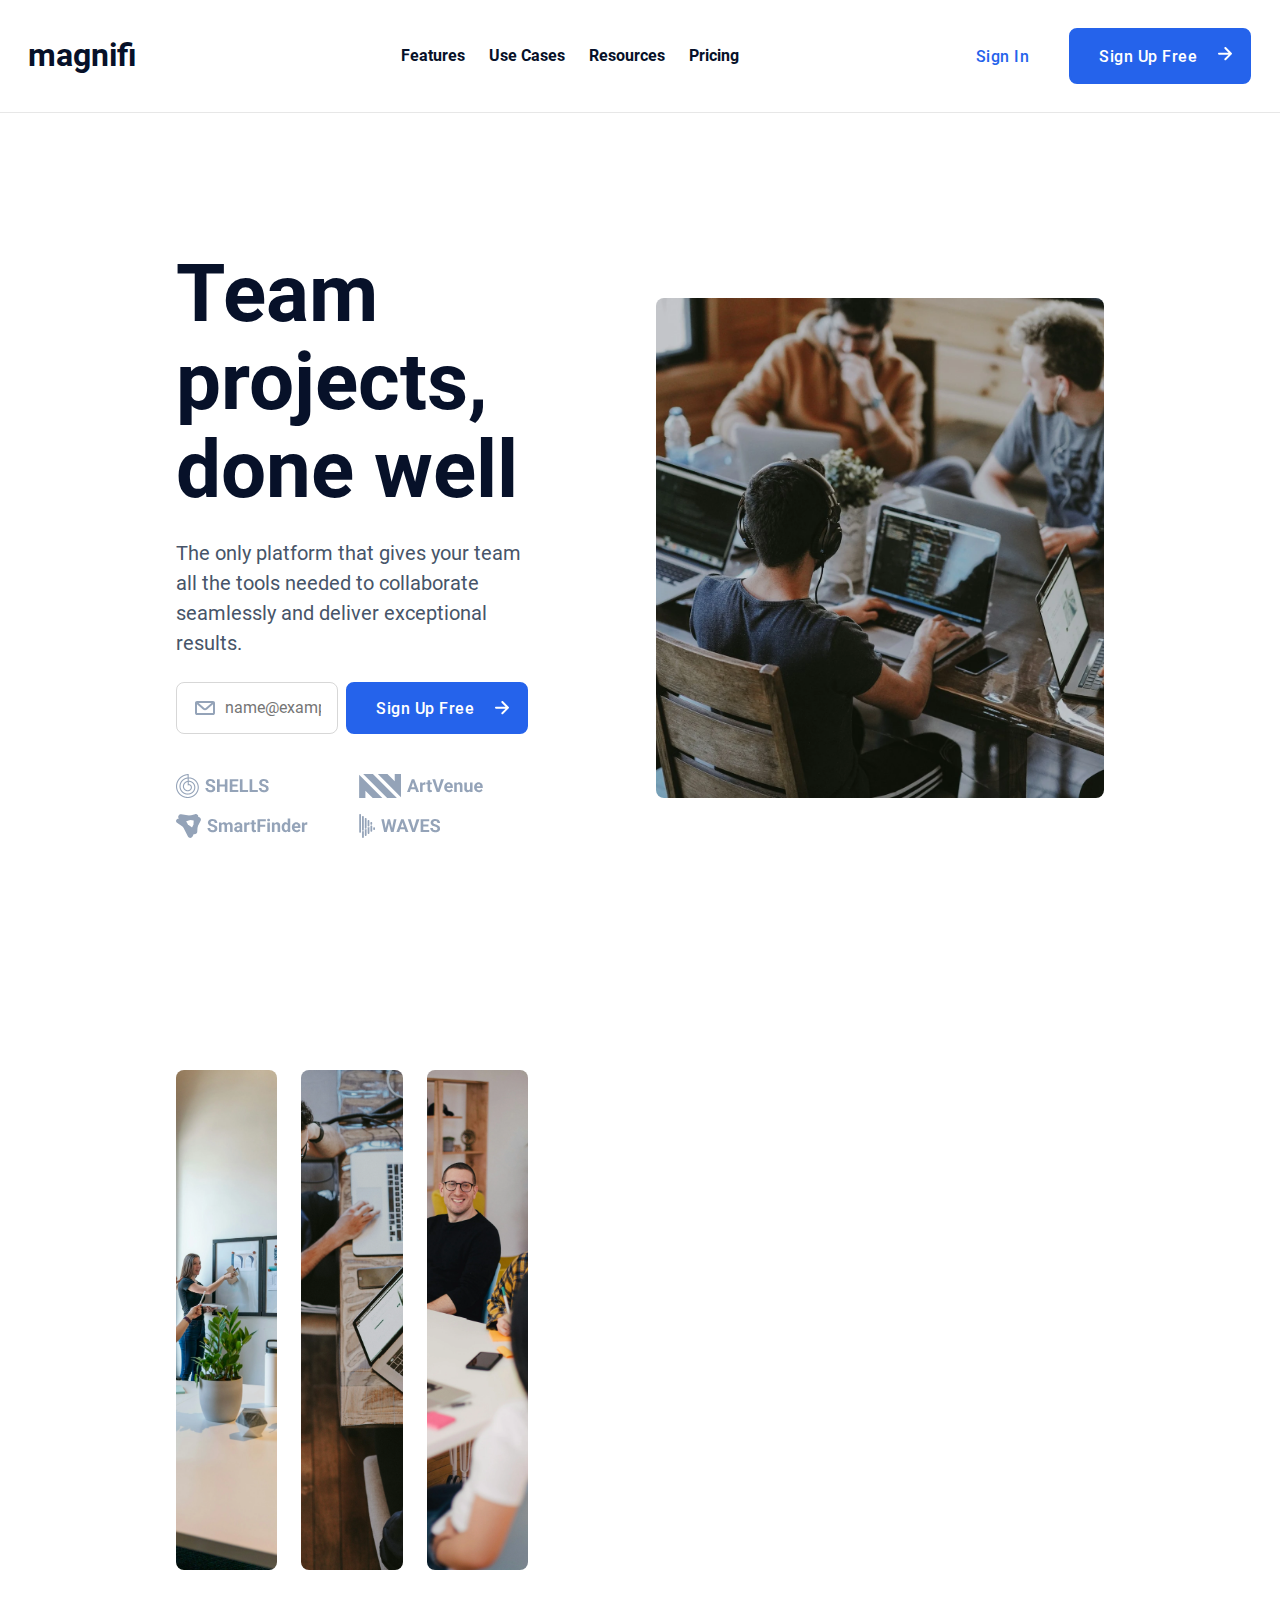
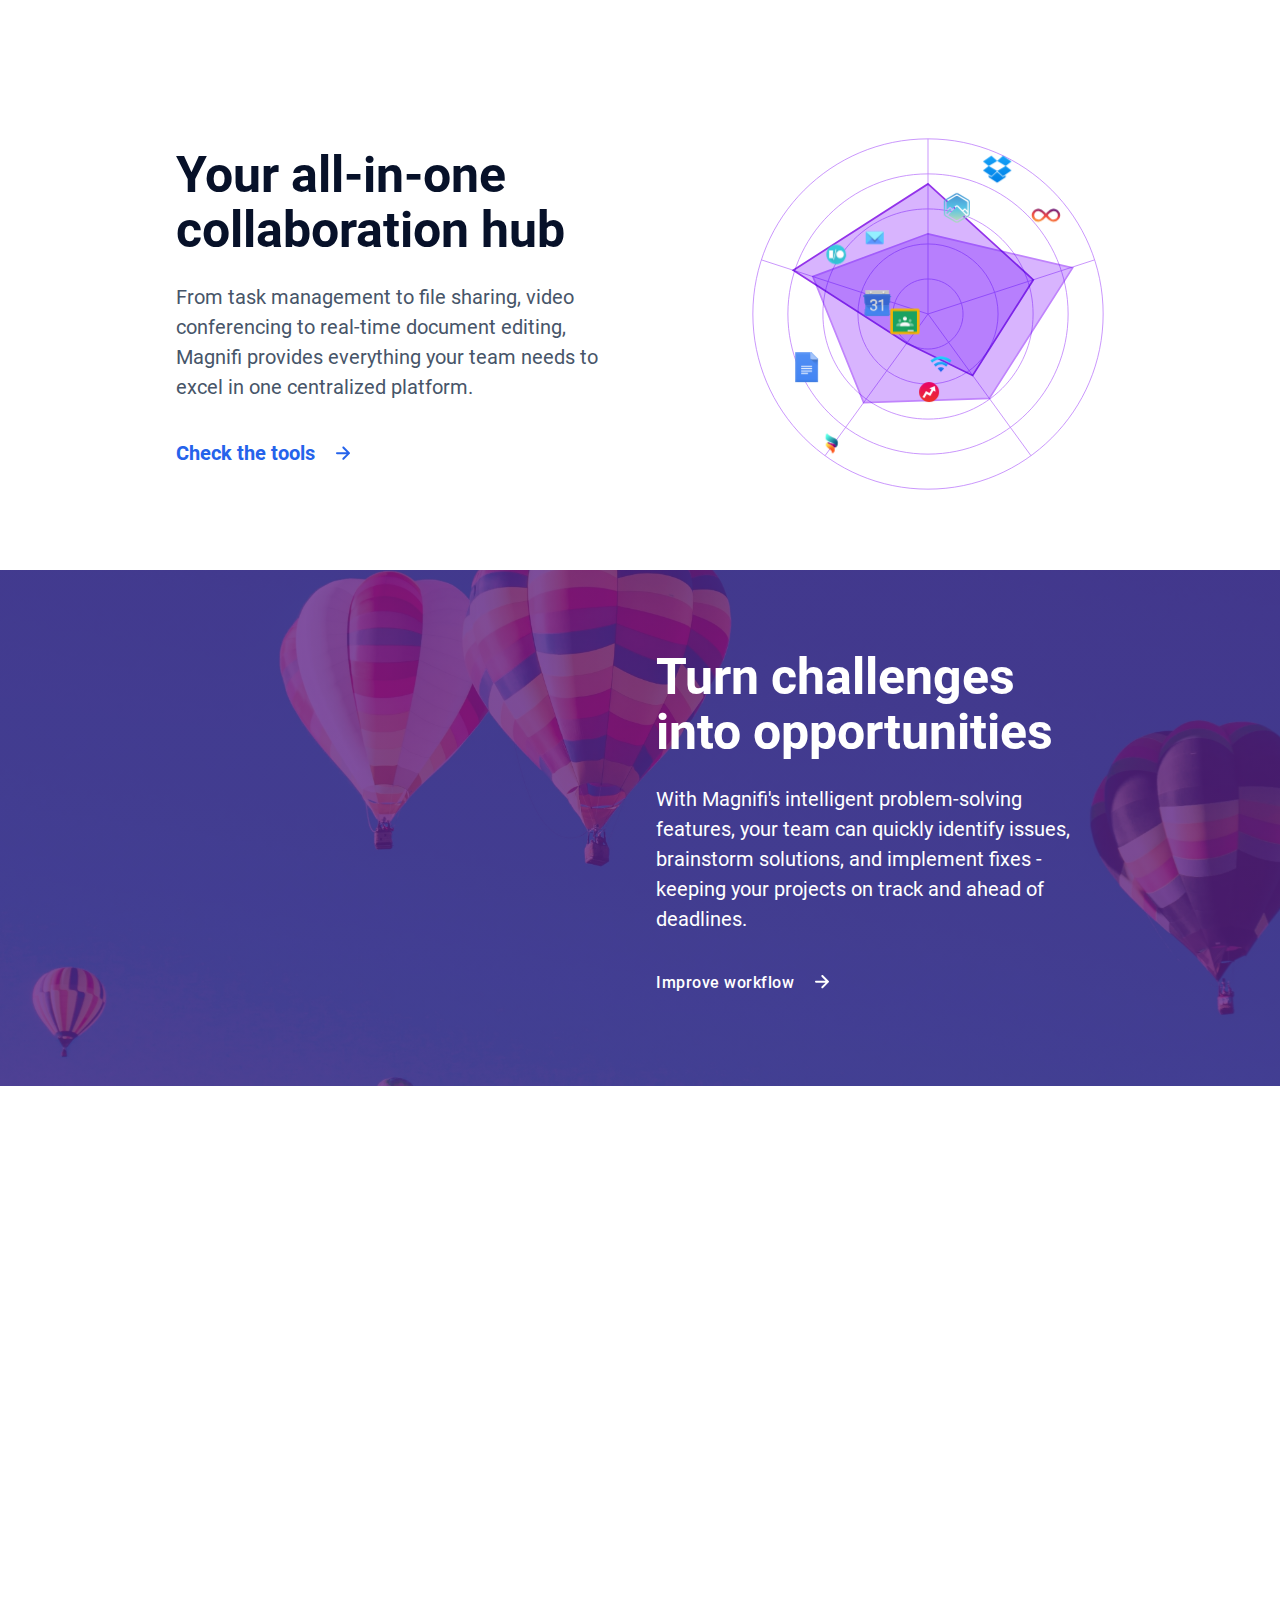
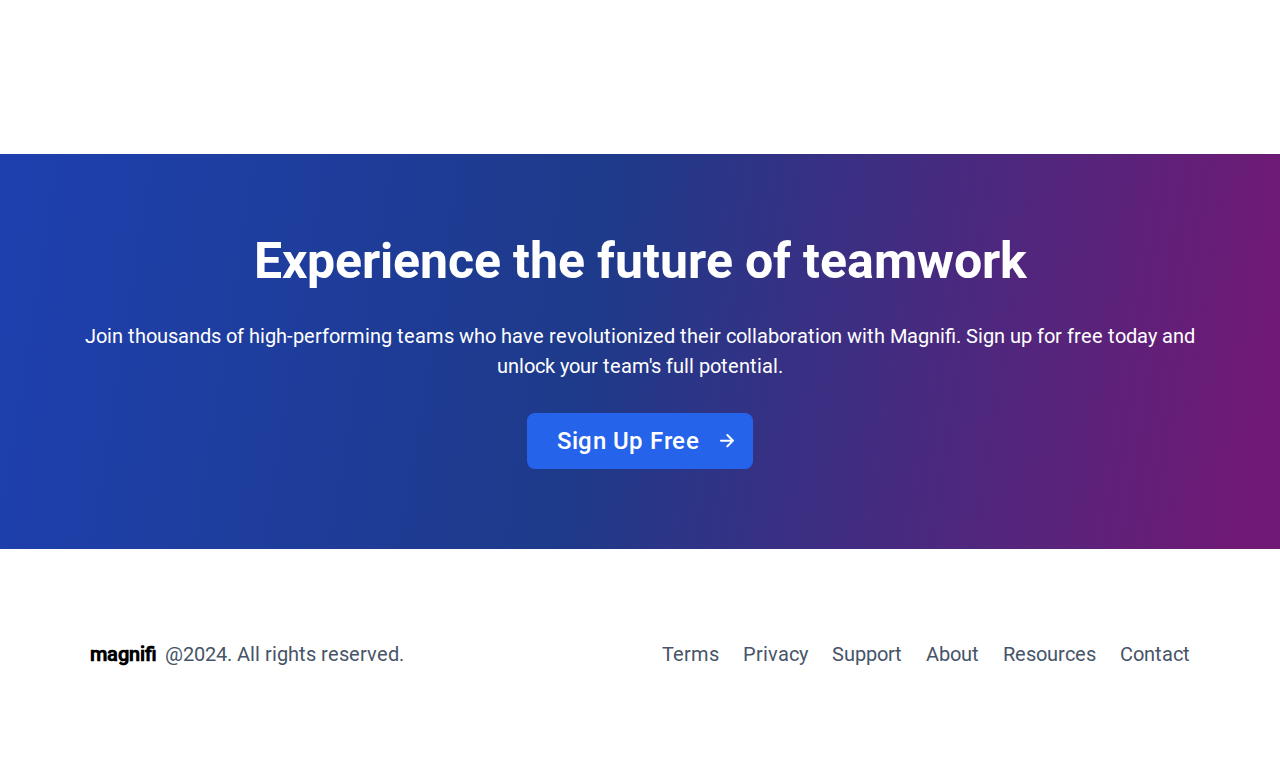
==== commit 658e0d21: "Changes" ====
--- a/public/index.html
+++ b/public/index.html
@@ -137,17 +137,17 @@
         <img src="assets/img/chart-section-3.svg" alt="tool chart" draggable="false">
         <!-- chart icons -->
          
-        <img class="chart-icon" srcset="assets/img/App-icon-1.svg" alt="classroom-icon" loading="lazy">
-        <img class="chart-icon" srcset="assets/img/App-icon-2.svg" alt="calendar icon" loading="lazy">
-        <img class="chart-icon" srcset="assets/img/App-icon-5.svg" alt="swift icon" loading="lazy">
-        <img class="chart-icon" srcset="assets/img/App-icon-6.svg" alt="mail icon" loading="lazy">
-        <img class="chart-icon" srcset="assets/img/App-icon-7.svg" alt="mountain icon" loading="lazy">
-        <img class="chart-icon" srcset="assets/img/App-icon-9.svg" alt="shapes icon" loading="lazy">
-        <img class="chart-icon" srcset="assets/img/App-icon-10.svg" alt="infinity-icon" loading="lazy">
-        <img class="chart-icon" srcset="assets/img/App-icon-11.svg" alt="wifi icon" loading="lazy">
-        <img class="chart-icon" srcset="assets/img/App-icon-12.svg" alt="index icon" loading="lazy">
-        <img class="chart-icon" srcset="assets/img/App-icon-13.svg" alt="document icon" loading="lazy">
-        <img class="chart-icon" srcset="assets/img/App-icon-15.svg" alt="dropbox icon" loading="lazy">
+        <img class="chart-icon" srcset="assets/img/App-icon-1.svg" alt="classroom-icon">
+        <img class="chart-icon" srcset="assets/img/App-icon-2.svg" alt="calendar icon">
+        <img class="chart-icon" srcset="assets/img/App-icon-5.svg" alt="swift icon">
+        <img class="chart-icon" srcset="assets/img/App-icon-6.svg" alt="mail icon">
+        <img class="chart-icon" srcset="assets/img/App-icon-7.svg" alt="mountain icon">
+        <img class="chart-icon" srcset="assets/img/App-icon-9.svg" alt="shapes icon">
+        <img class="chart-icon" srcset="assets/img/App-icon-10.svg" alt="infinity-icon">
+        <img class="chart-icon" srcset="assets/img/App-icon-11.svg" alt="wifi icon">
+        <img class="chart-icon" srcset="assets/img/App-icon-12.svg" alt="index icon">
+        <img class="chart-icon" srcset="assets/img/App-icon-13.svg" alt="document icon">
+        <img class="chart-icon" srcset="assets/img/App-icon-15.svg" alt="dropbox icon">
     </div>
     </div>
     
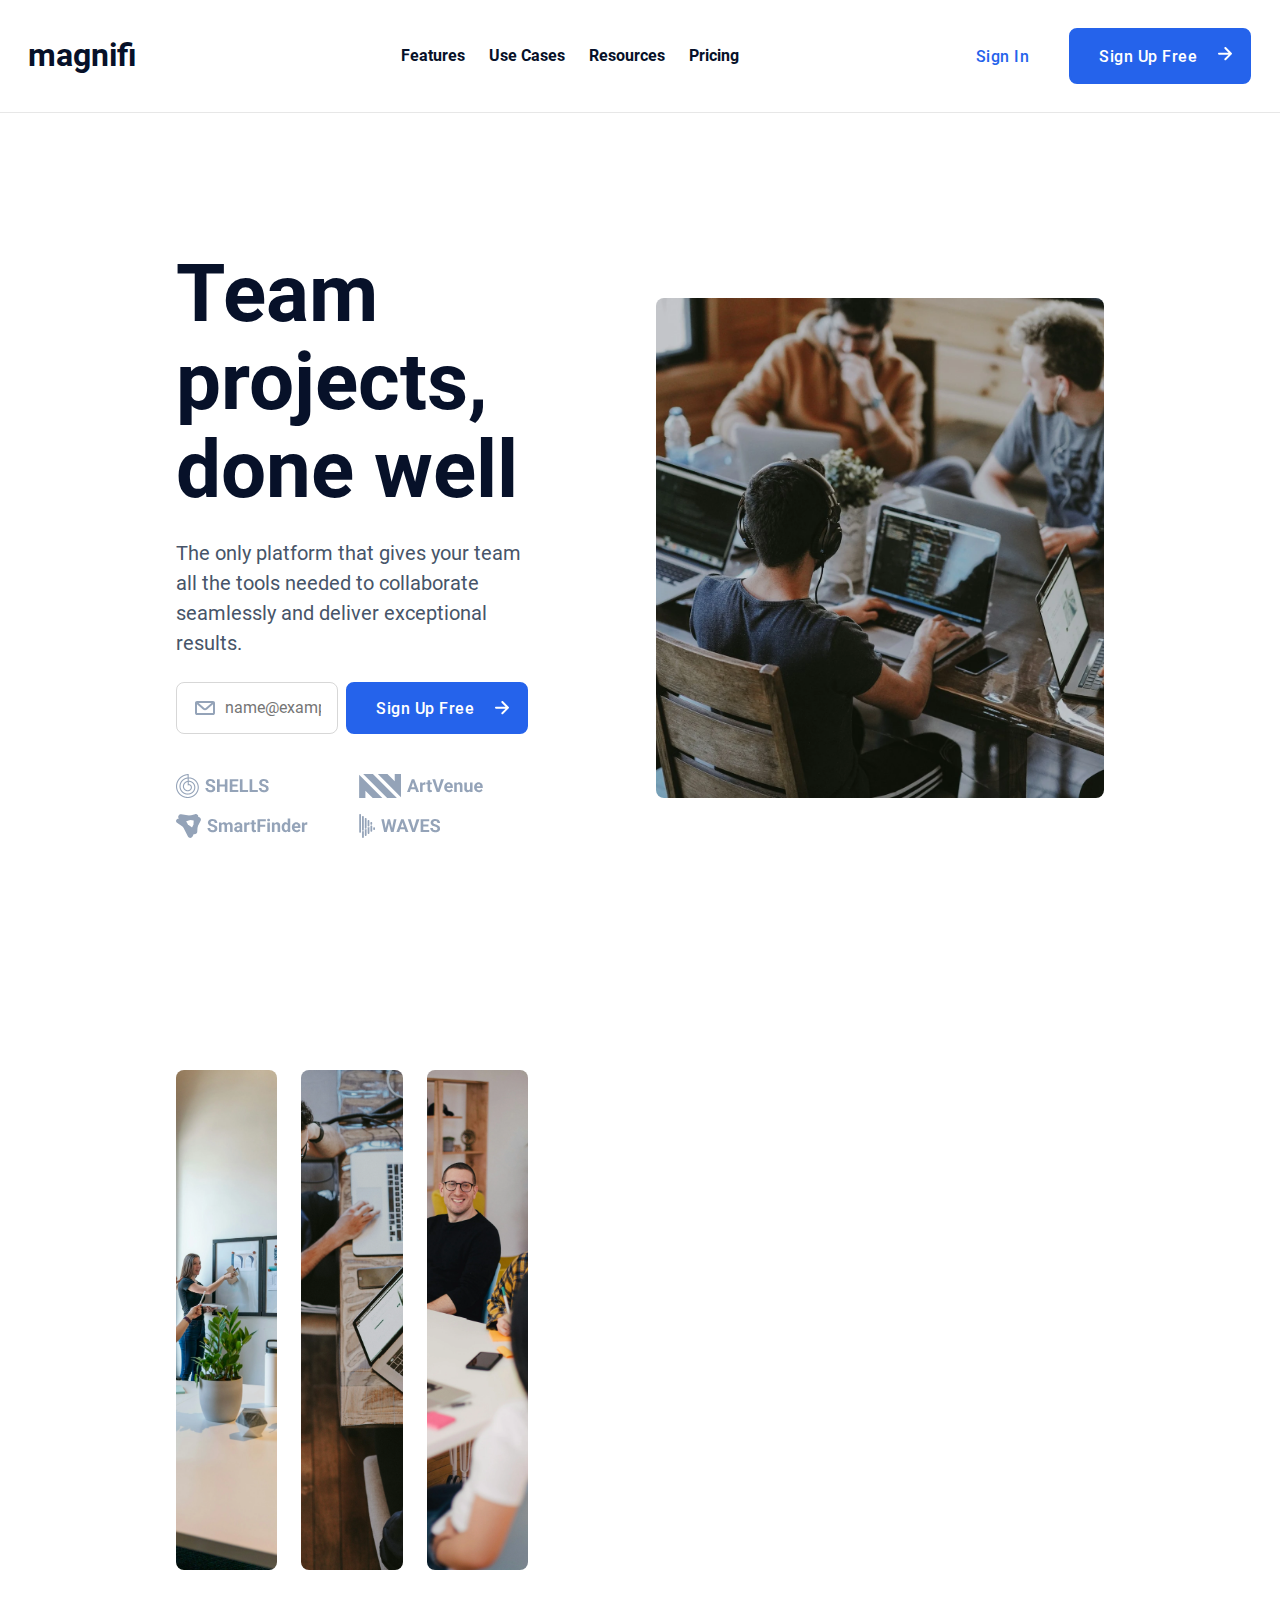
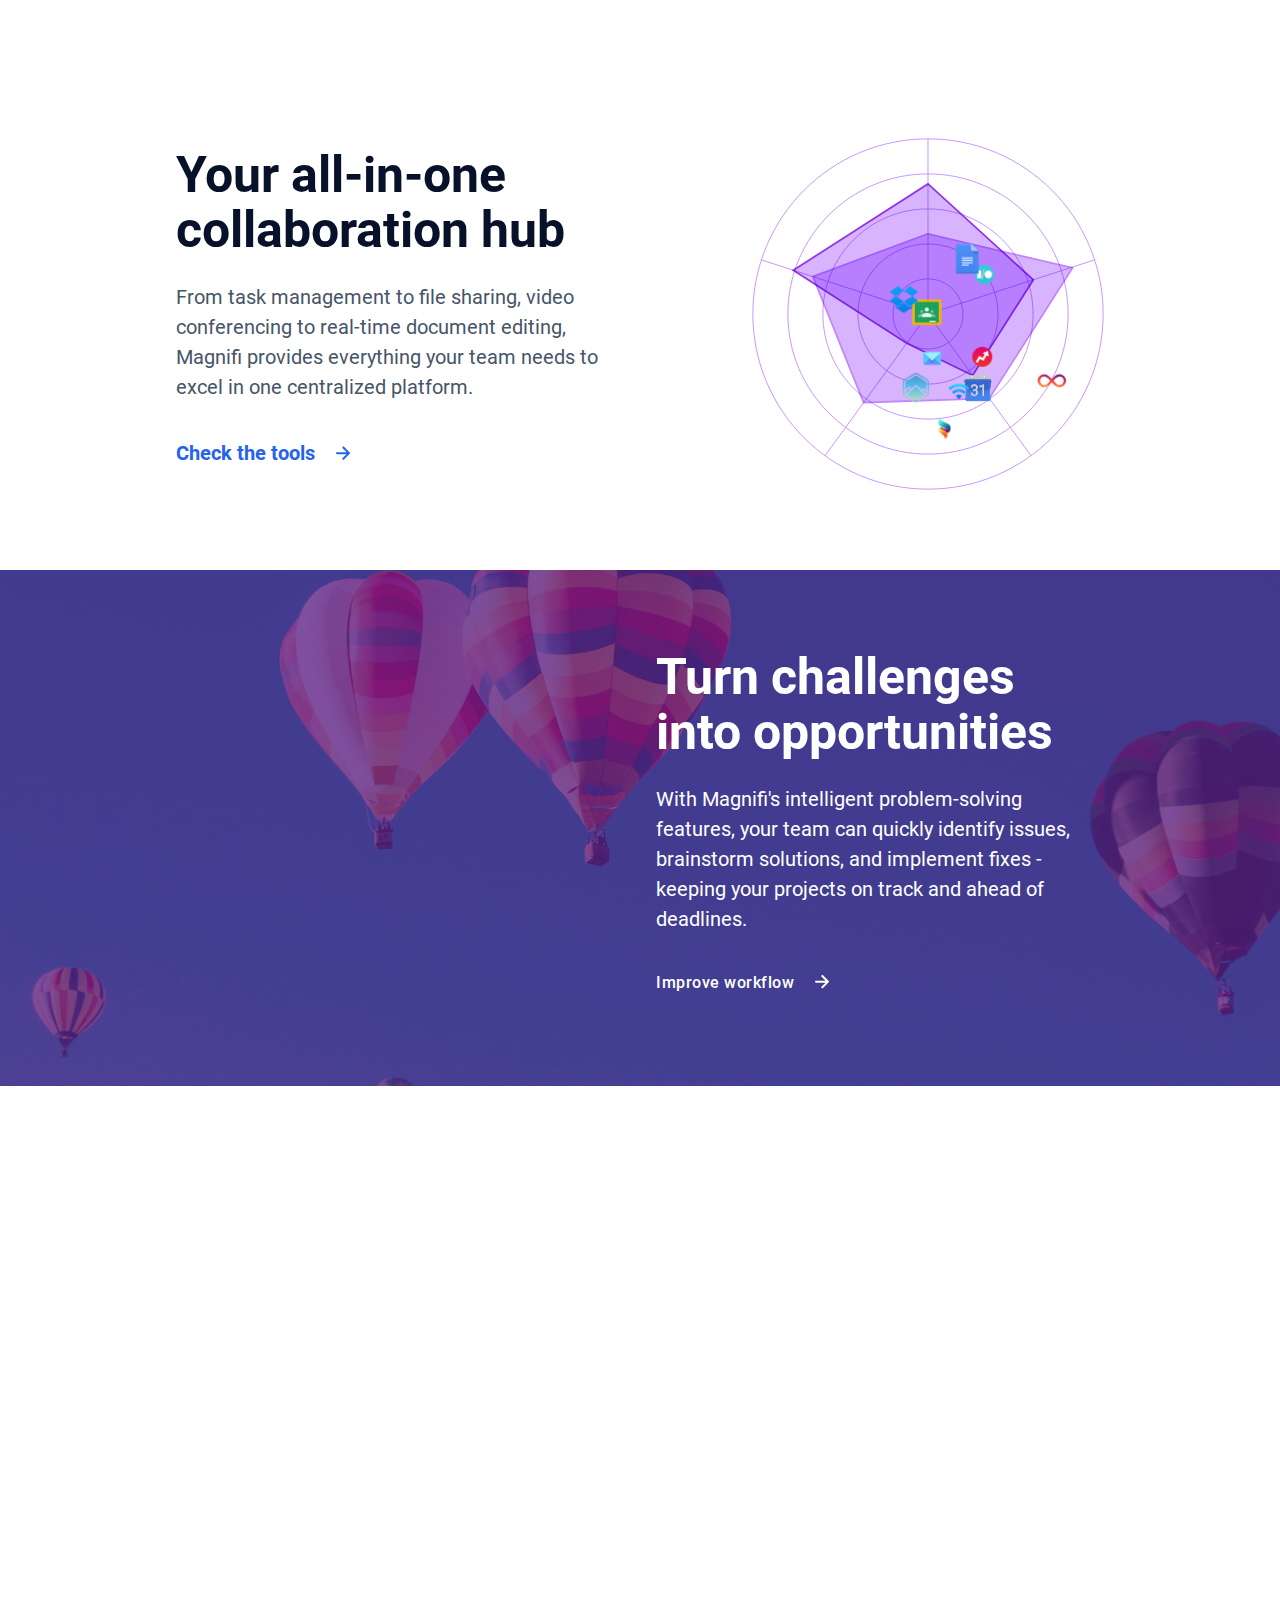
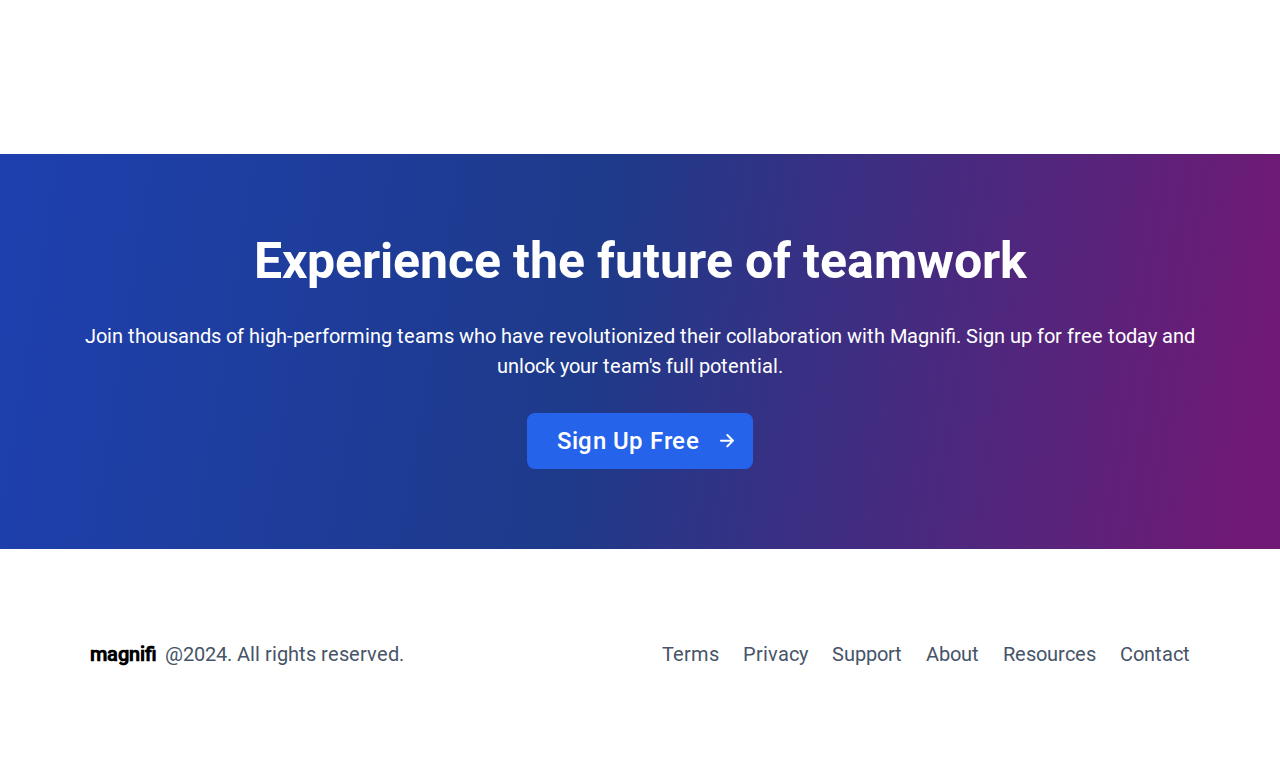
==== commit 91c2f29f: "Background Image Bug Fix" ====
--- a/public/index.html
+++ b/public/index.html
@@ -137,17 +137,17 @@
         <img src="assets/img/chart-section-3.svg" alt="tool chart" draggable="false">
         <!-- chart icons -->
          
-        <img class="chart-icon" srcset="assets/img/App-icon-1.svg" alt="classroom-icon">
-        <img class="chart-icon" srcset="assets/img/App-icon-2.svg" alt="calendar icon">
-        <img class="chart-icon" srcset="assets/img/App-icon-5.svg" alt="swift icon">
-        <img class="chart-icon" srcset="assets/img/App-icon-6.svg" alt="mail icon">
-        <img class="chart-icon" srcset="assets/img/App-icon-7.svg" alt="mountain icon">
-        <img class="chart-icon" srcset="assets/img/App-icon-9.svg" alt="shapes icon">
-        <img class="chart-icon" srcset="assets/img/App-icon-10.svg" alt="infinity-icon">
-        <img class="chart-icon" srcset="assets/img/App-icon-11.svg" alt="wifi icon">
-        <img class="chart-icon" srcset="assets/img/App-icon-12.svg" alt="index icon">
-        <img class="chart-icon" srcset="assets/img/App-icon-13.svg" alt="document icon">
-        <img class="chart-icon" srcset="assets/img/App-icon-15.svg" alt="dropbox icon">
+        <img class="chart-icon" srcset="assets/img/icon-svg/App-icon-1.svg" alt="classroom-icon">
+        <img class="chart-icon" srcset="assets/img/icon-svg/App-icon-2.svg" alt="calendar icon">
+        <img class="chart-icon" srcset="assets/img/icon-svg/App-icon-5.svg" alt="swift icon">
+        <img class="chart-icon" srcset="assets/img/icon-svg/App-icon-6.svg" alt="mail icon">
+        <img class="chart-icon" srcset="assets/img/icon-svg/App-icon-7.svg" alt="mountain icon">
+        <img class="chart-icon" srcset="assets/img/icon-svg/App-icon-9.svg" alt="shapes icon">
+        <img class="chart-icon" srcset="assets/img/icon-svg/App-icon-10.svg" alt="infinity-icon">
+        <img class="chart-icon" srcset="assets/img/icon-svg/App-icon-11.svg" alt="wifi icon">
+        <img class="chart-icon" srcset="assets/img/icon-svg/App-icon-12.svg" alt="index icon">
+        <img class="chart-icon" srcset="assets/img/icon-svg/App-icon-13.svg" alt="document icon">
+        <img class="chart-icon" srcset="assets/img/icon-svg/App-icon-15.svg" alt="dropbox icon">
     </div>
     </div>
     
@@ -221,7 +221,6 @@
 
 <!-- JS -->
 <script src="assets/js/app.js"></script>
-<script src="https://cdnjs.cloudflare.com/ajax/libs/gsap/3.12.2/gsap.min.js"></script>
 <script src="assets/js/icon-animation.js"></script>
 
 
--- a/public/assets/styles/styles.css
+++ b/public/assets/styles/styles.css
@@ -256,7 +256,7 @@
     background-color: var(--White);
     width: 100%;
     z-index: 1;
-    right: -700px;
+    right: -2000px;
     transition: 0.3s ease;
     box-shadow: 4px 4px 4px 6px rgba(0, 0, 0, 0.1);
     -webkit-transition: 0.3s ease;
@@ -514,7 +514,7 @@
 
 /* Section 4 */
 .section-4 {
-    background: linear-gradient(0deg, rgba(88, 28, 135, 0.75) 0%, rgba(88, 28, 135, 0.75) 100%), url(../img/hot-air.webp) lightgray 50% / cover no-repeat;
+    background: linear-gradient(0deg, rgba(88, 28, 135, 0.75) 0%, rgba(88, 28, 135, 0.75) 100%), url(../img/hot-air-bg.jpg) lightgray 50% / cover no-repeat;
 
 }
 
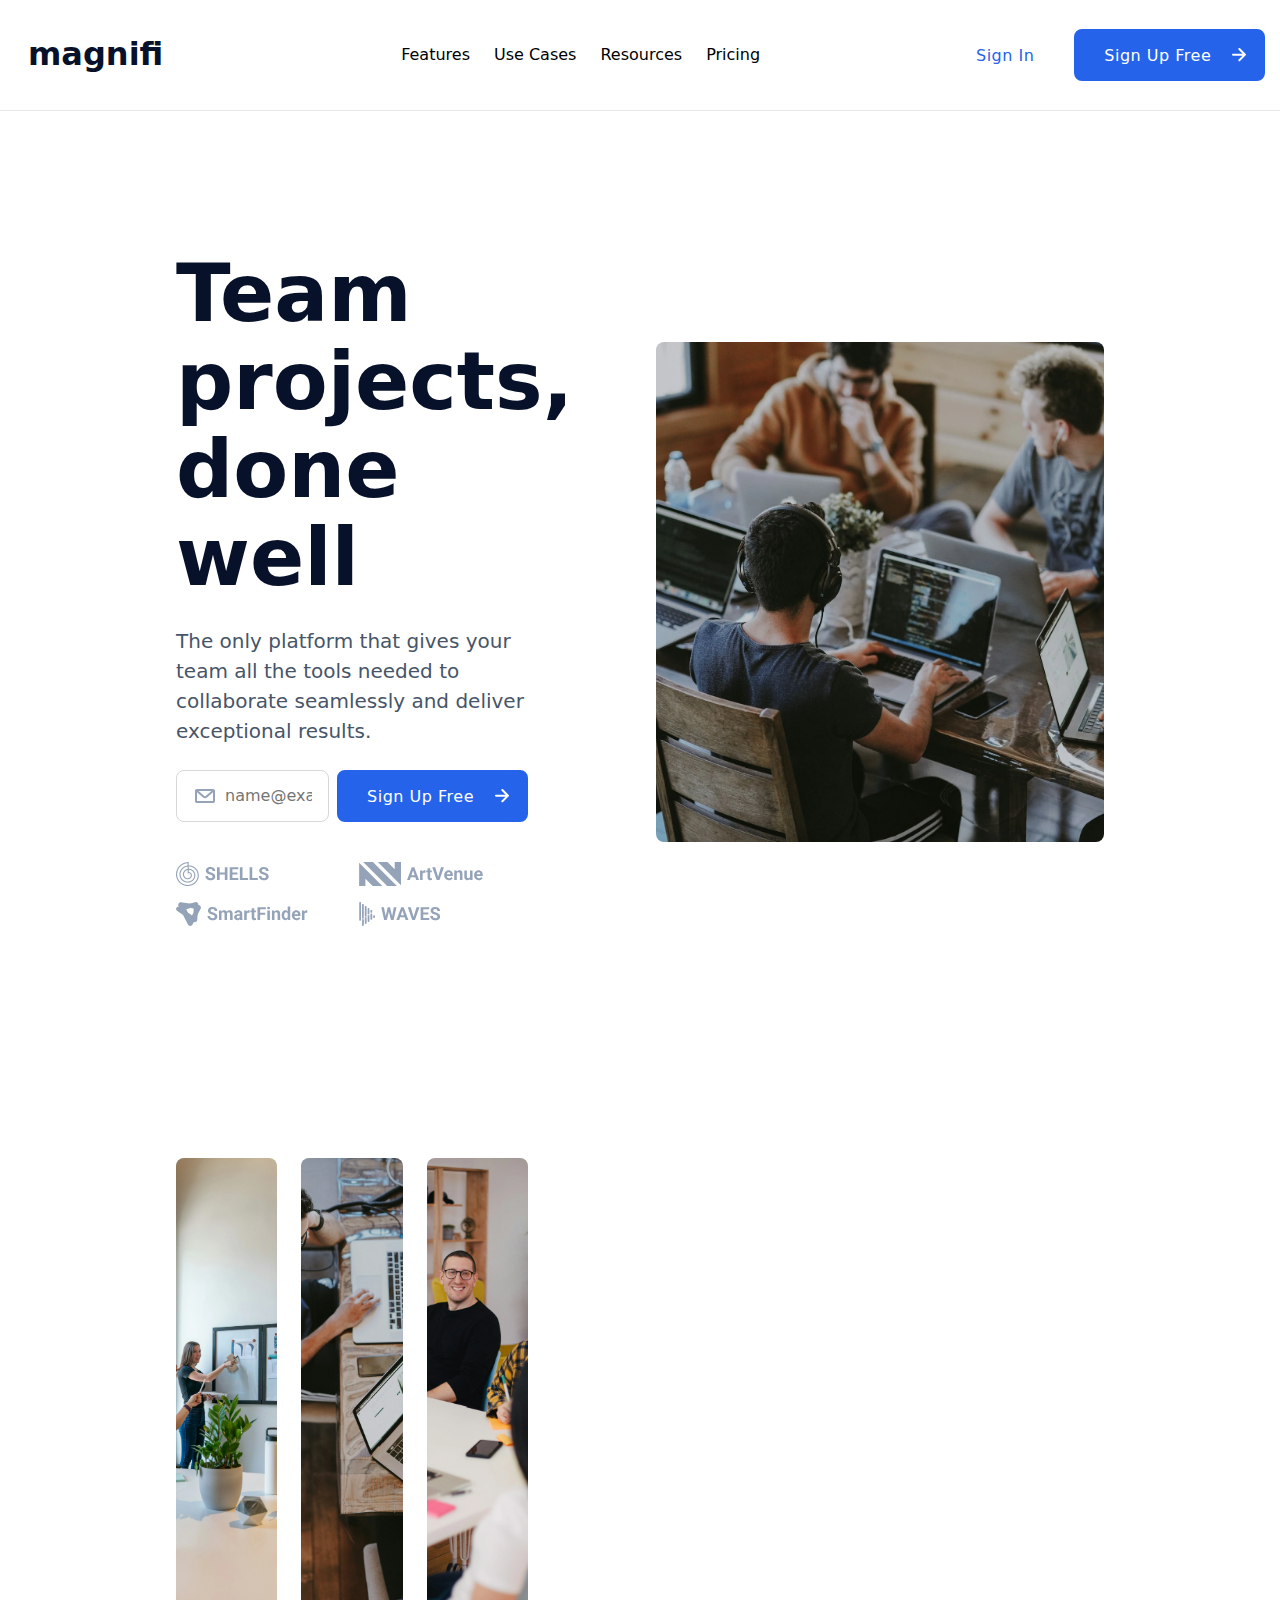
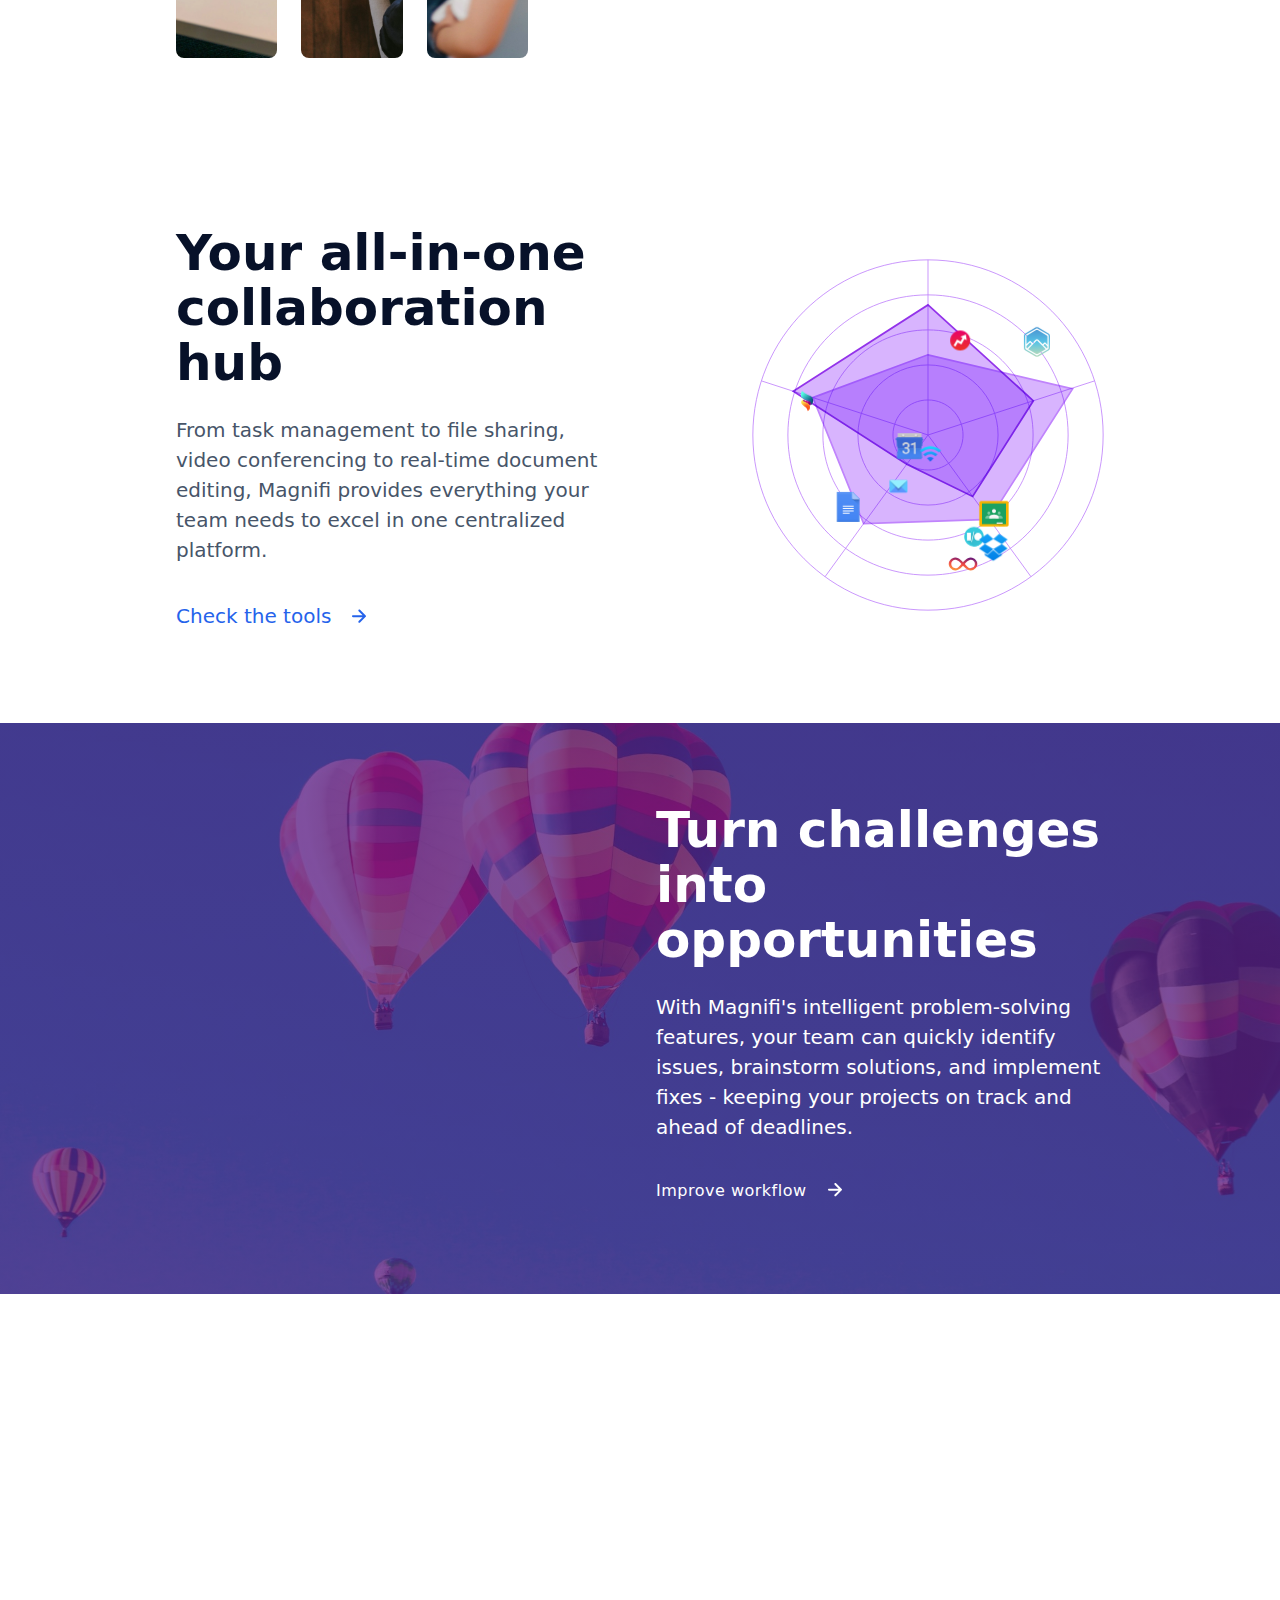
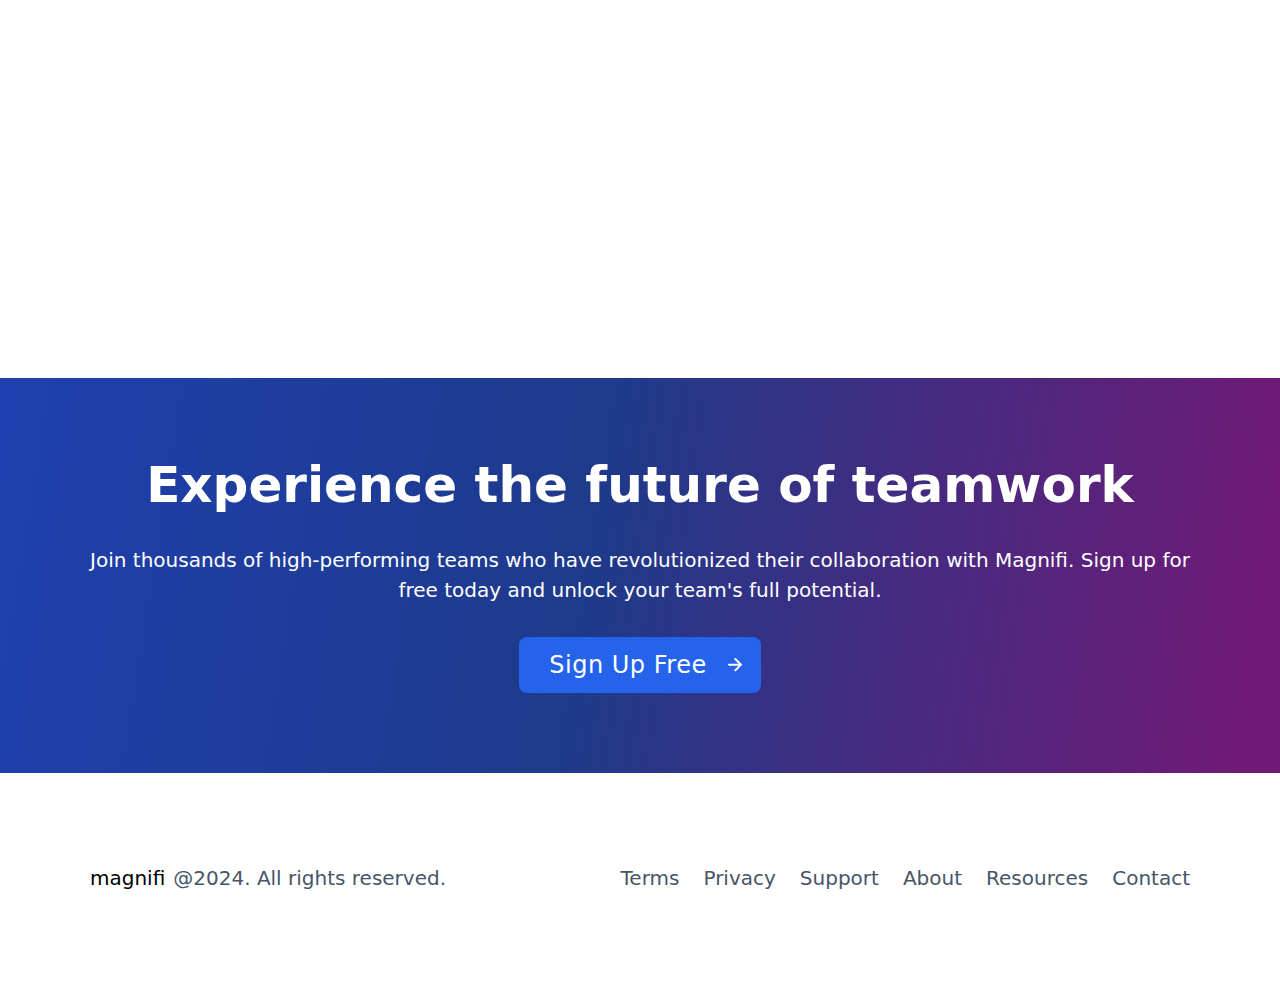
==== commit f573eb8c: "Font Changes and Performance Enhancements" ====
--- a/public/index.html
+++ b/public/index.html
@@ -43,7 +43,7 @@
 
     <div class="nav-btn-container"> 
     <button class="secondary-btn"><span>Sign In</span></button>
-    <button class="primary-btn"><span>Sign Up Free</span> <picture><img class="right-arrow-icon" srcset="assets/img/arrow-right-white.svg" alt="a right arrow icon"></picture>
+    <button class="primary-btn"><span>Sign Up Free</span><img class="right-arrow-icon" srcset="assets/img/arrow-right-white.svg" alt="a right arrow icon">
     </div>
 
 </nav>
--- a/public/assets/styles/styles.css
+++ b/public/assets/styles/styles.css
@@ -69,30 +69,23 @@
 /* ==========================================================================
    4. Typography
    ========================================================================== */
-@font-face {
-    font-family: "Roboto Regular 400";
-    src: url("../fonts/Roboto-Regular.ttf") format("truetype");
-    font-display: swap;
-}
-
-@font-face {
-    font-family: "Roboto Medium 500";
-    src: url("../fonts/Roboto-Medium.ttf") format("truetype");
-    font-display: swap;
-}
-
-@font-face {
-    font-family: "Roboto Bold 700";
-    src: url("../fonts/Roboto-Bold.ttf") format("truetype");
-    font-display: swap;
-}
+   @import url('https://fonts.googleapis.com/css2?family=Roboto:ital,wght@0,400;0,500;0,700;1,400&display=swap');
 
 h1,
 h2,
-h3 {
+h3
+ {
     color: var(--Blue-Gray-900);
     line-height: 110%;
-    font-family: "Roboto Bold 700";
+    font-family: "Roboto", system-ui;
+    font-weight: 700;
+    font-style: normal;
+}
+
+li, a{
+    font-weight: 500;
+    font-family: "Roboto", system-ui;
+    font-style: normal;
 }
 
 h1 {
@@ -114,21 +107,20 @@
 p,
 input,
 textarea {
-    font-family: "Roboto Regular 400";
+    font-family: "Roboto", system-ui;
+    font-weight: 400;
+    font-style: normal;
     color: var(--Blue-Gray-600);
     line-height: 150%;
 }
 
-a,
-li {
-    color: var(--Blue-Gray-900);
-    font-family: "Roboto Bold 700";
-}
 
 button,
 strong,
 h4 {
-    font-family: "Roboto Medium 500";
+    font-family: "Roboto", system-ui;
+    font-weight: 500;
+    font-style: normal;
 }
 
 nav ul li a,
@@ -584,7 +576,9 @@
 }
 
 footer ul li a {
-    font-family: "Roboto Regular 400";
+    font-family: "Roboto", system-ui;
+    font-weight: 400;
+    font-style: normal;
 }
 
 footer p,
@@ -710,6 +704,7 @@
     nav .primary-btn,
     .secondary-btn {
         display: inline-flex;
+        
     }
 
     .nav-btn-container {
@@ -717,7 +712,7 @@
         display: flex;
         gap: 1rem;
         width: 300px;
-        flex-grow: 1;
+        
     }
 
     .link-container {
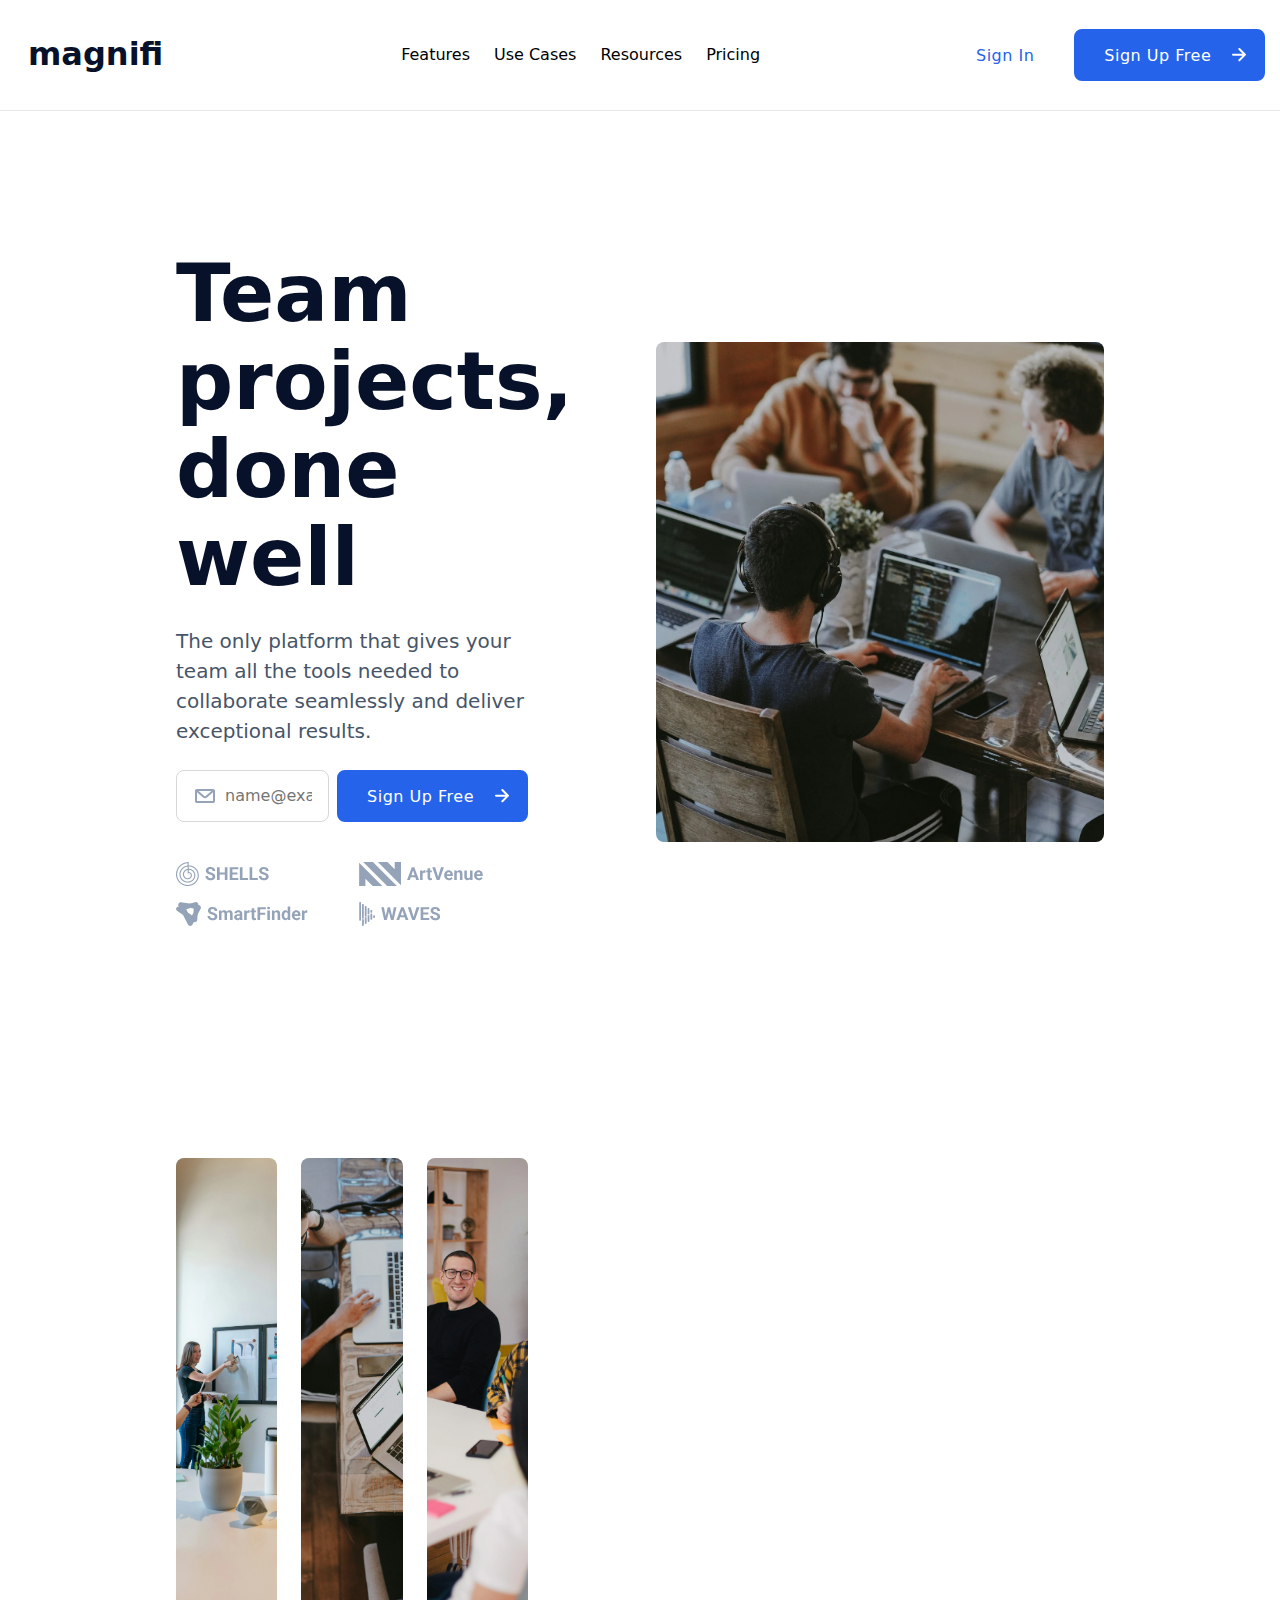
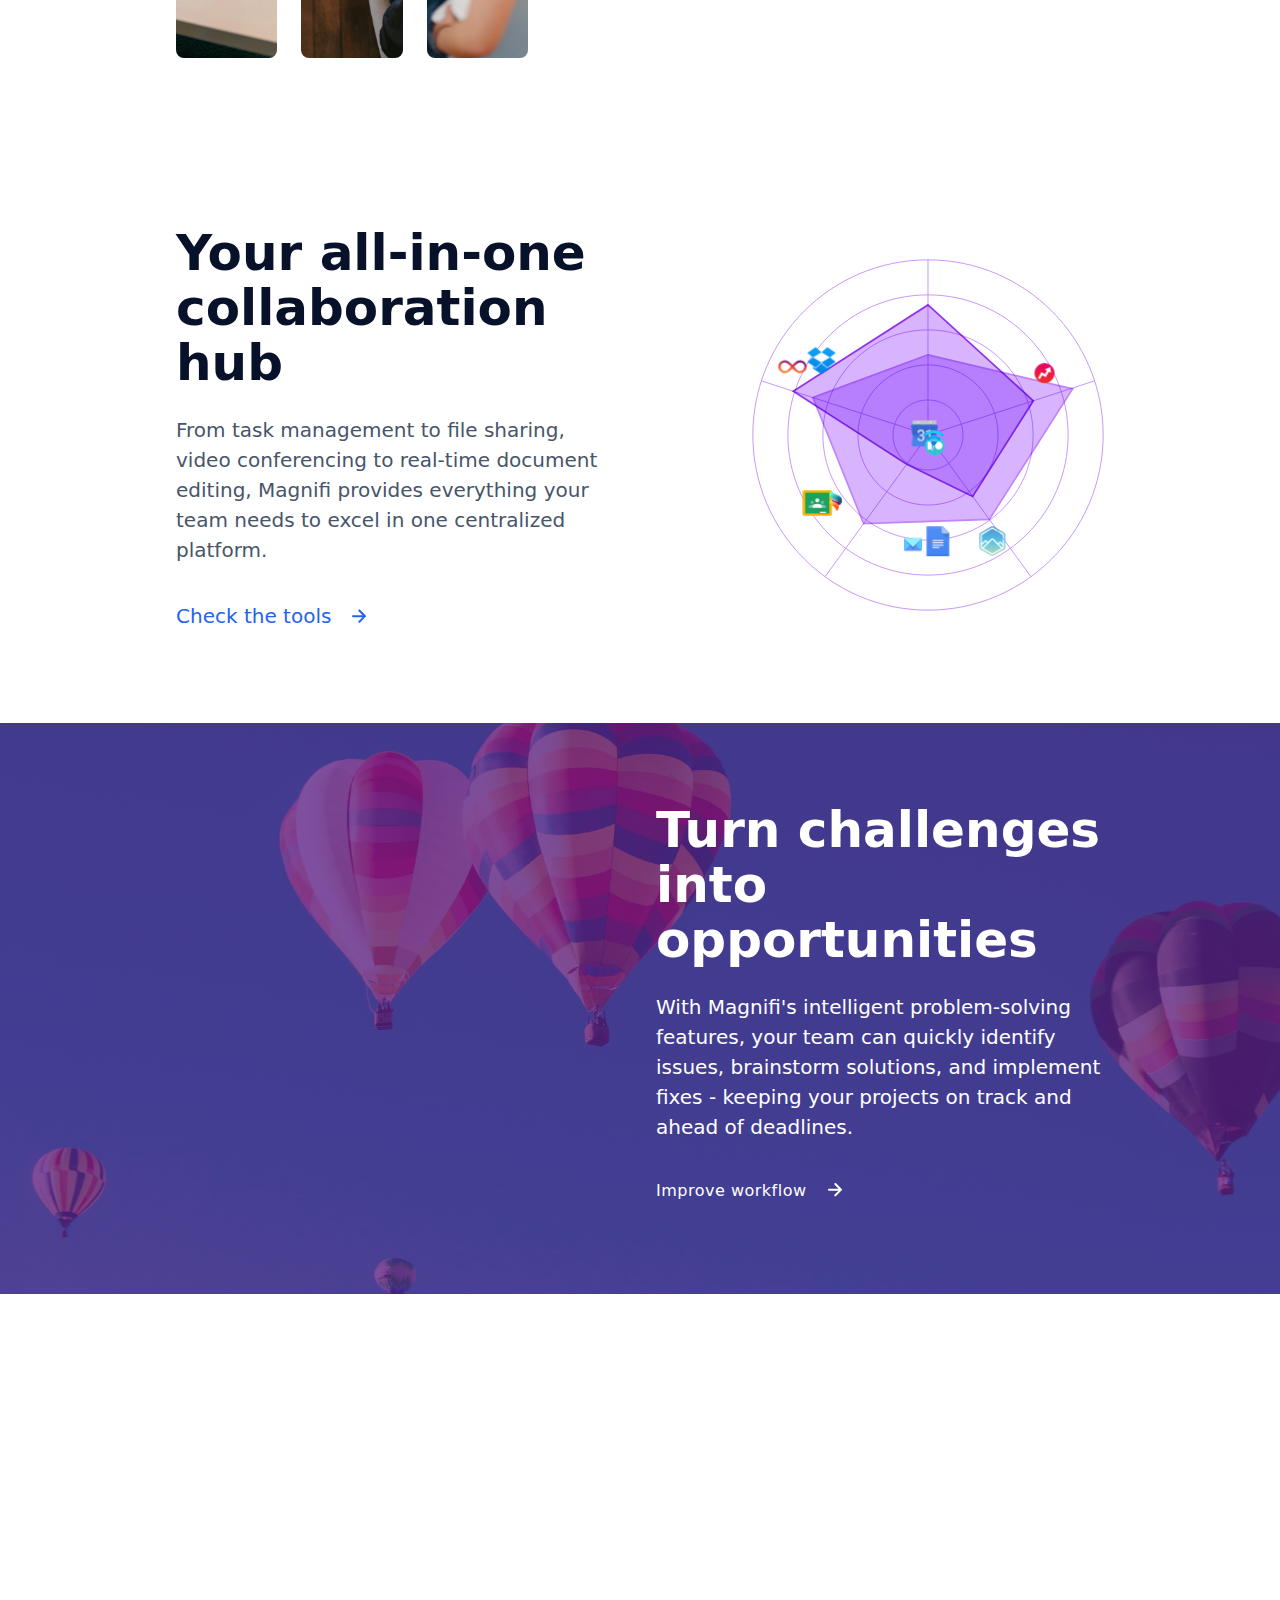
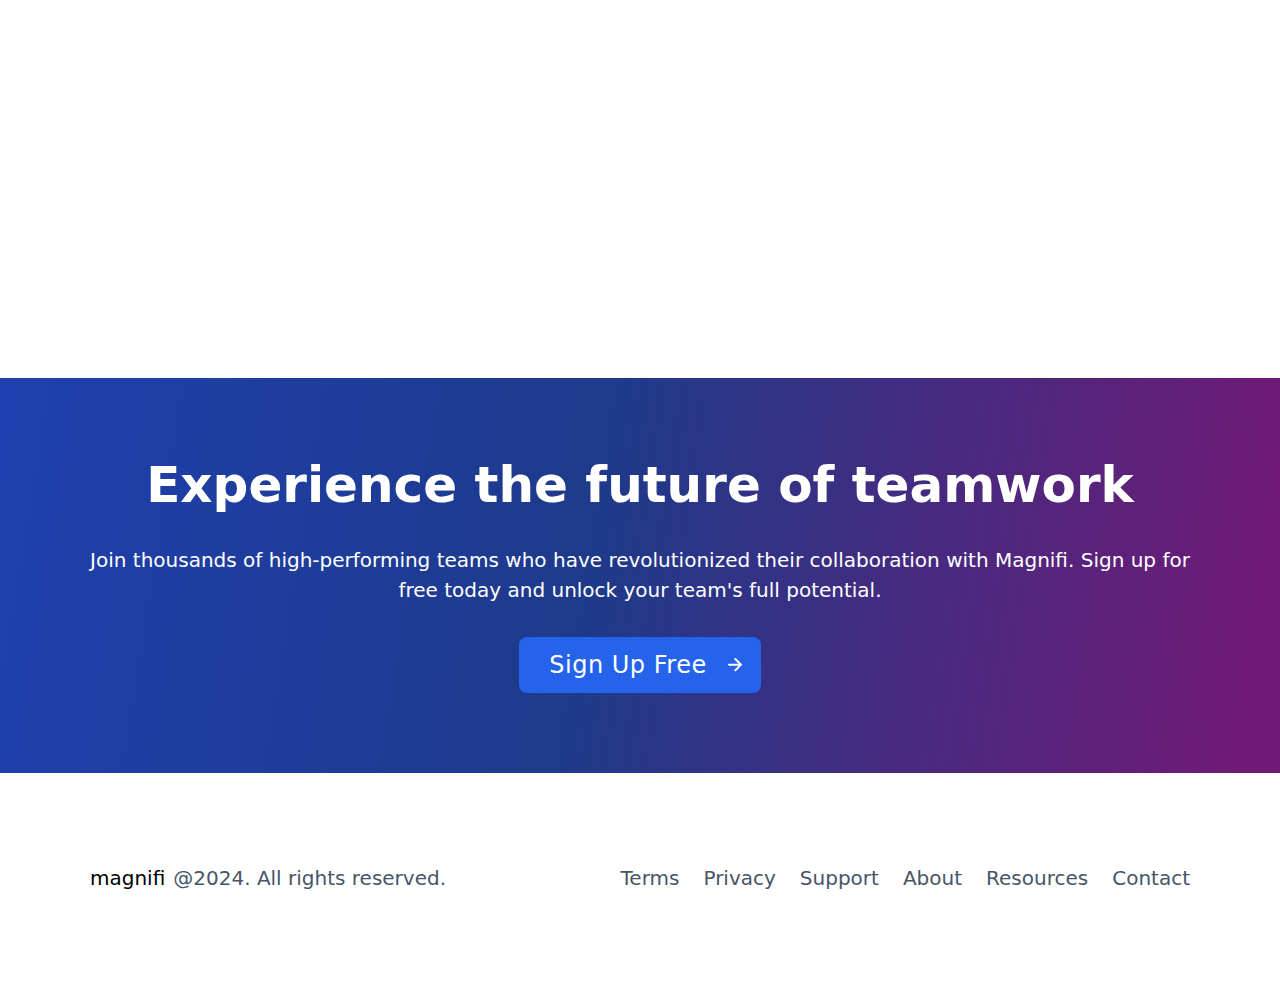
==== commit a77de36c: "//" ====
--- a/public/index.html
+++ b/public/index.html
@@ -137,17 +137,17 @@
         <img src="assets/img/chart-section-3.svg" alt="tool chart" draggable="false">
         <!-- chart icons -->
          
-        <img class="chart-icon" srcset="assets/img/icon-svg/App-icon-1.svg" alt="classroom-icon">
-        <img class="chart-icon" srcset="assets/img/icon-svg/App-icon-2.svg" alt="calendar icon">
-        <img class="chart-icon" srcset="assets/img/icon-svg/App-icon-5.svg" alt="swift icon">
-        <img class="chart-icon" srcset="assets/img/icon-svg/App-icon-6.svg" alt="mail icon">
-        <img class="chart-icon" srcset="assets/img/icon-svg/App-icon-7.svg" alt="mountain icon">
-        <img class="chart-icon" srcset="assets/img/icon-svg/App-icon-9.svg" alt="shapes icon">
-        <img class="chart-icon" srcset="assets/img/icon-svg/App-icon-10.svg" alt="infinity-icon">
-        <img class="chart-icon" srcset="assets/img/icon-svg/App-icon-11.svg" alt="wifi icon">
-        <img class="chart-icon" srcset="assets/img/icon-svg/App-icon-12.svg" alt="index icon">
-        <img class="chart-icon" srcset="assets/img/icon-svg/App-icon-13.svg" alt="document icon">
-        <img class="chart-icon" srcset="assets/img/icon-svg/App-icon-15.svg" alt="dropbox icon">
+        <img class="chart-icon" srcset="assets/img/icon-svg/App-icon-1.svg" loading="lazy" alt="classroom-icon">
+        <img class="chart-icon" srcset="assets/img/icon-svg/App-icon-2.svg" loading="lazy" alt="calendar icon">
+        <img class="chart-icon" srcset="assets/img/icon-svg/App-icon-5.svg" loading="lazy" alt="swift icon">
+        <img class="chart-icon" srcset="assets/img/icon-svg/App-icon-6.svg" loading="lazy" alt="mail icon">
+        <img class="chart-icon" srcset="assets/img/icon-svg/App-icon-7.svg"  loading="lazy" alt="mountain icon">
+        <img class="chart-icon" srcset="assets/img/icon-svg/App-icon-9.svg" loading="lazy" alt="shapes icon">
+        <img class="chart-icon" srcset="assets/img/icon-svg/App-icon-10.svg" loading="lazy" alt="infinity-icon">
+        <img class="chart-icon" srcset="assets/img/icon-svg/App-icon-11.svg" loading="lazy" alt="wifi icon">
+        <img class="chart-icon" srcset="assets/img/icon-svg/App-icon-12.svg" loading="lazy" alt="index icon">
+        <img class="chart-icon" srcset="assets/img/icon-svg/App-icon-13.svg"  loading="lazy" alt="document icon">
+        <img class="chart-icon" srcset="assets/img/icon-svg/App-icon-15.svg"  loading="lazy" alt="dropbox icon">
     </div>
     </div>
     
--- a/public/assets/styles/styles.css
+++ b/public/assets/styles/styles.css
@@ -506,7 +506,7 @@
 
 /* Section 4 */
 .section-4 {
-    background: linear-gradient(0deg, rgba(88, 28, 135, 0.75) 0%, rgba(88, 28, 135, 0.75) 100%), url(../img/hot-air-bg.jpg) lightgray 50% / cover no-repeat;
+    background: linear-gradient(0deg, rgba(88, 28, 135, 0.75) 0%, rgba(88, 28, 135, 0.75) 100%), url(../img/hot-air-bg.webp) lightgray 50% / cover no-repeat;
 
 }
 
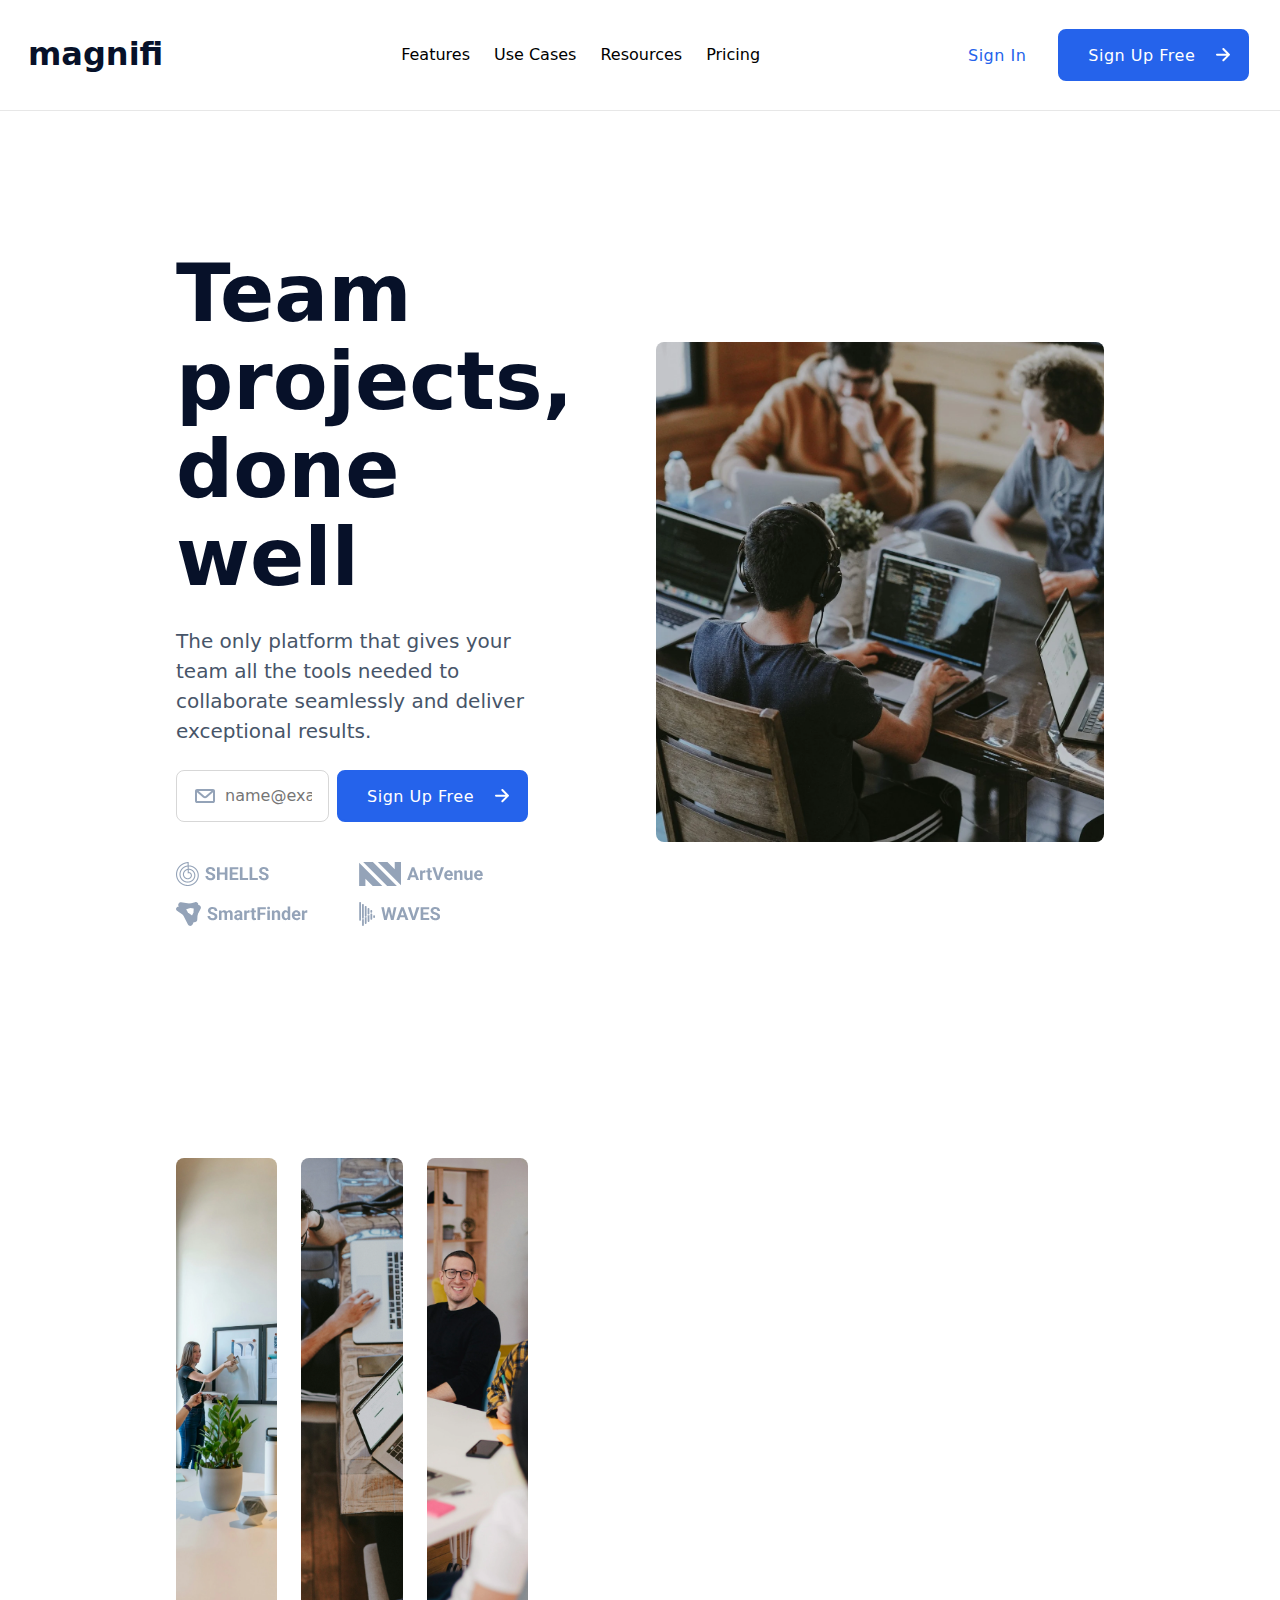
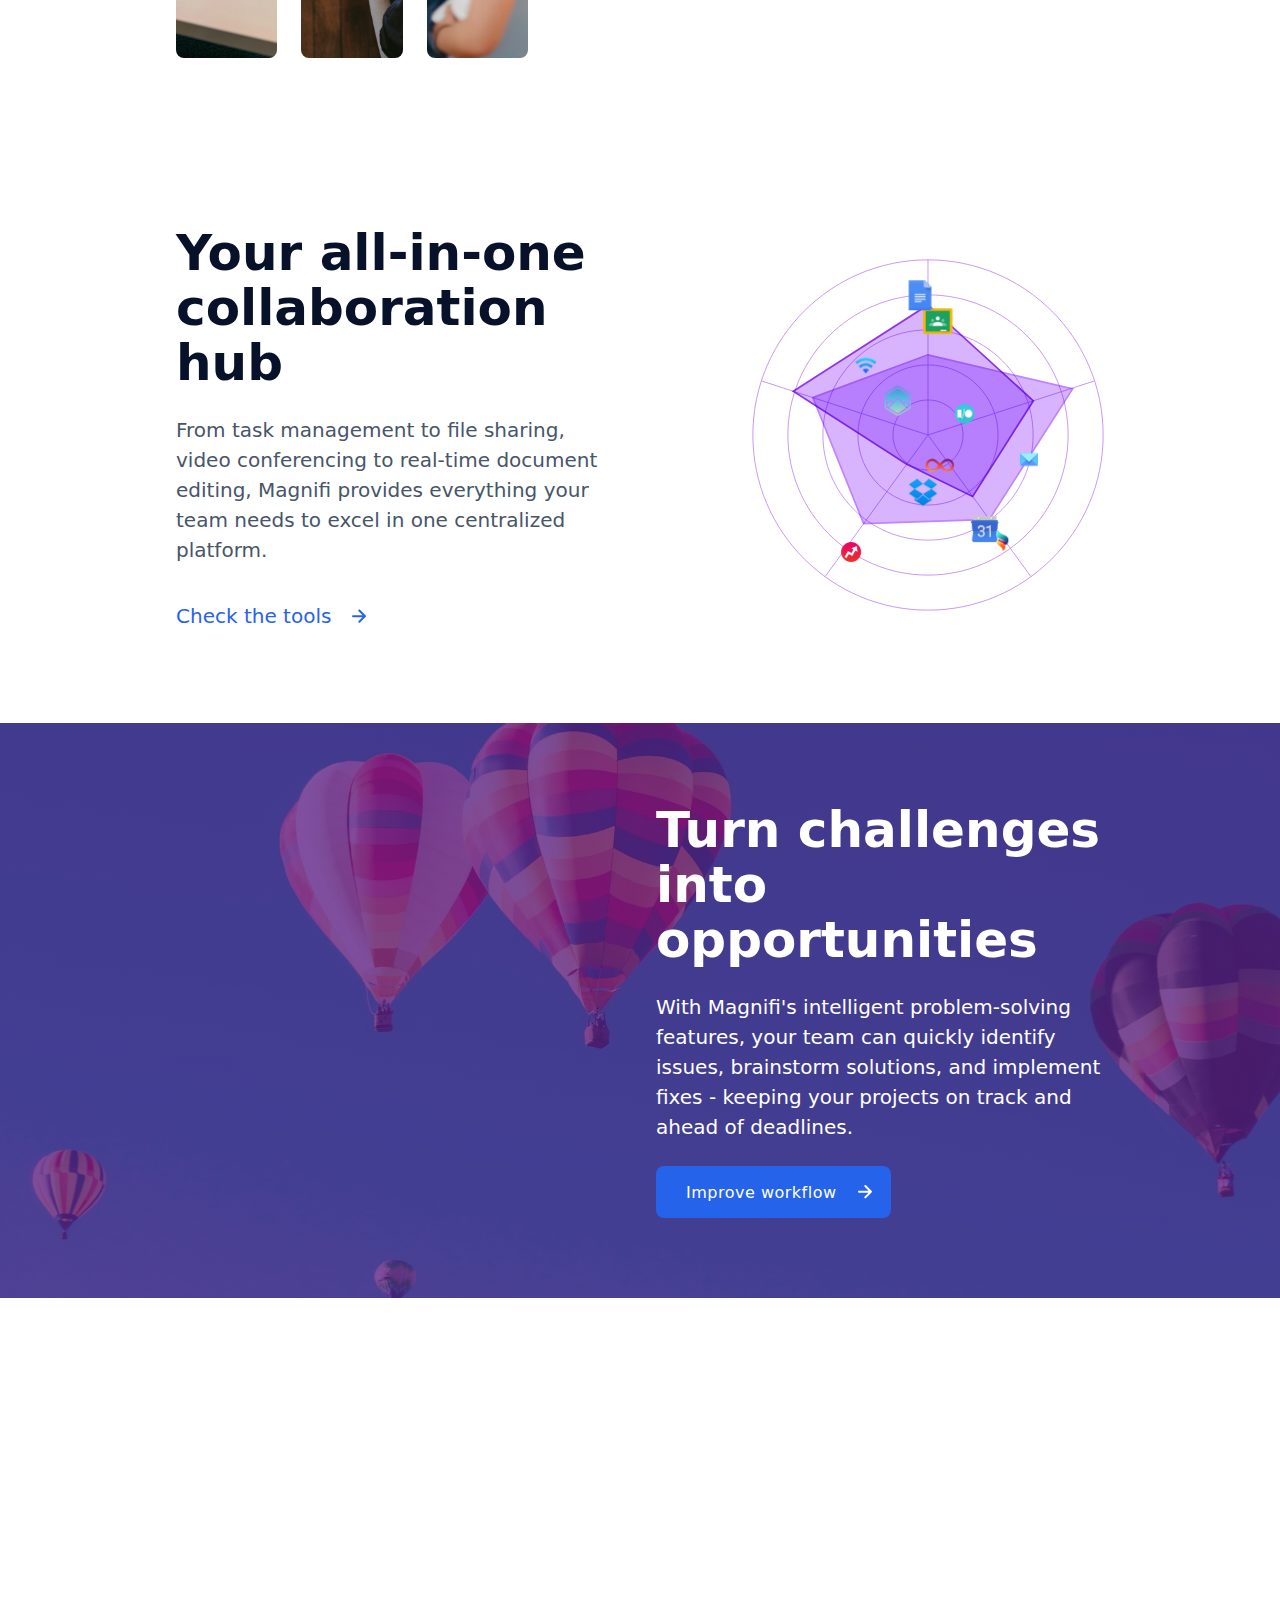
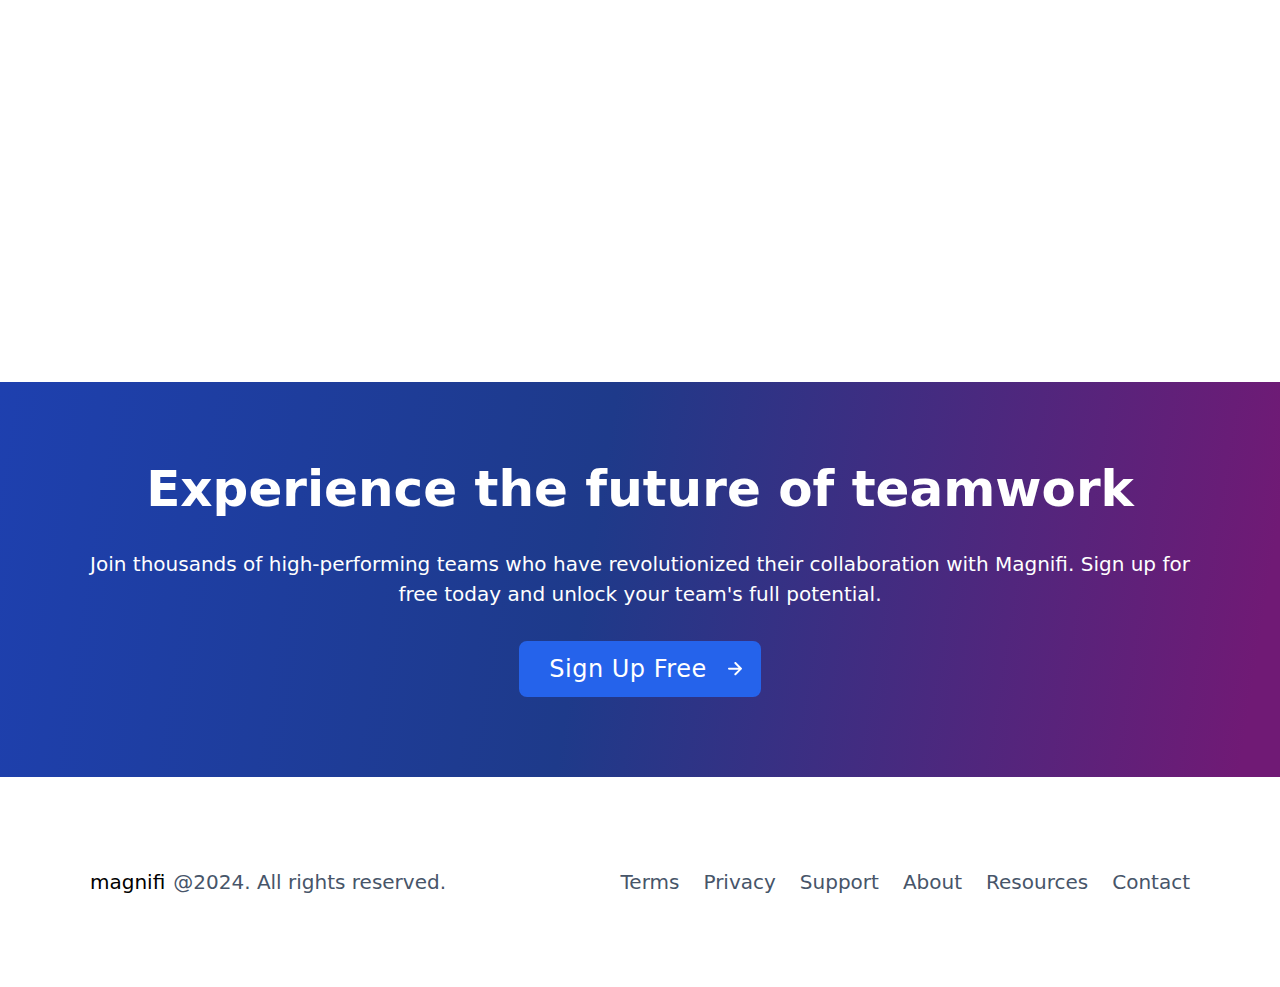
==== commit ec500377: "Implemented Secondary Button Animation" ====
--- a/public/index.html
+++ b/public/index.html
@@ -42,7 +42,7 @@
 
 
     <div class="nav-btn-container"> 
-    <button class="secondary-btn"><span>Sign In</span></button>
+    <button class="secondary-btn custom-btn"><span>Sign In</span></button>
     <button class="primary-btn"><span>Sign Up Free</span><img class="right-arrow-icon" srcset="assets/img/arrow-right-white.svg" alt="a right arrow icon">
     </div>
 
@@ -163,7 +163,7 @@
     <div class="text-container">
         <h3>Turn challenges into opportunities</h3>
         <p>With Magnifi's intelligent problem-solving features, your team can quickly identify issues, brainstorm solutions, and implement fixes - keeping your projects on track and ahead of deadlines.</p>
-        <button class="secondary-btn"><span style="color: #FFF;">Improve workflow</span><img src="assets/img/arrow-right-white.svg" alt="right arrow icon"></button>
+        <button class="primary-btn"><span style="color: #FFF;">Improve workflow</span><img src="assets/img/arrow-right-white.svg" alt="right arrow icon"></button>
     </div>
 </section>
 
--- a/public/assets/styles/styles.css
+++ b/public/assets/styles/styles.css
@@ -297,13 +297,85 @@
     max-width: fit-content;
 }
 
+
+
 .secondary-btn {
-    padding: 12px 8px;
+    background: var(--Blue-600);
+  background: linear-gradient(0deg, var(--Blue-600) 0%, var(--Blue-600) 100%);
+    border: none;
+    
+  }
+  .secondary-btn span {
+    position: relative;
+    display: flex;
+    justify-content: center;
+    align-items: center;
+    width: 100%;
+    height: 100%;
+}
+  .secondary-btn:before,
+  .secondary-btn:after {
+    position: absolute;
+    content: "";
+    right: 0;
+    top: 0;
+    background: var(--Blue-600);
+    transition: all 0.3s ease;
+  
+
+}
+  .secondary-btn:before {
+    height: 0%;
+    width: 2px;
+   
+  }
+  .secondary-btn:after {
+    width: 0%;
+    height: 2px;
+  }
+  .secondary-btn:hover{
+     background: transparent;
+    box-shadow: none;
+  }
+  .secondary-btn:hover:after {
+    width: 100%;
+    
+  }
+
+  .secondary-btn span:before,
+  .secondary-btn span:after {
+    position: absolute;
+    content: "";
+    left: 0;
+    bottom: 0;
+     background: var(--Blue-600);
+    transition: all 0.3s ease;
+    border-radius: 8px;
+    
+  }
+
+  .secondary-btn span:after {
+    width: 0%;
+    height: 2px;
+    border-radius: 8px;
+  }
+
+  .secondary-btn span:hover:after {
+    width: 100%;
+    border-radius: 8px;
+  }
+  
+.custom-btn {
     color: var(--Blue-600);
-    background: var(--White);
     border: none;
-}
-
+    background: transparent;
+    transition: all 0.3s ease;
+    position: relative;
+    display: inline-block;
+    outline: none;
+    
+  }
+  
 .secondary-btn span {
     padding: 0 16px;
 }
